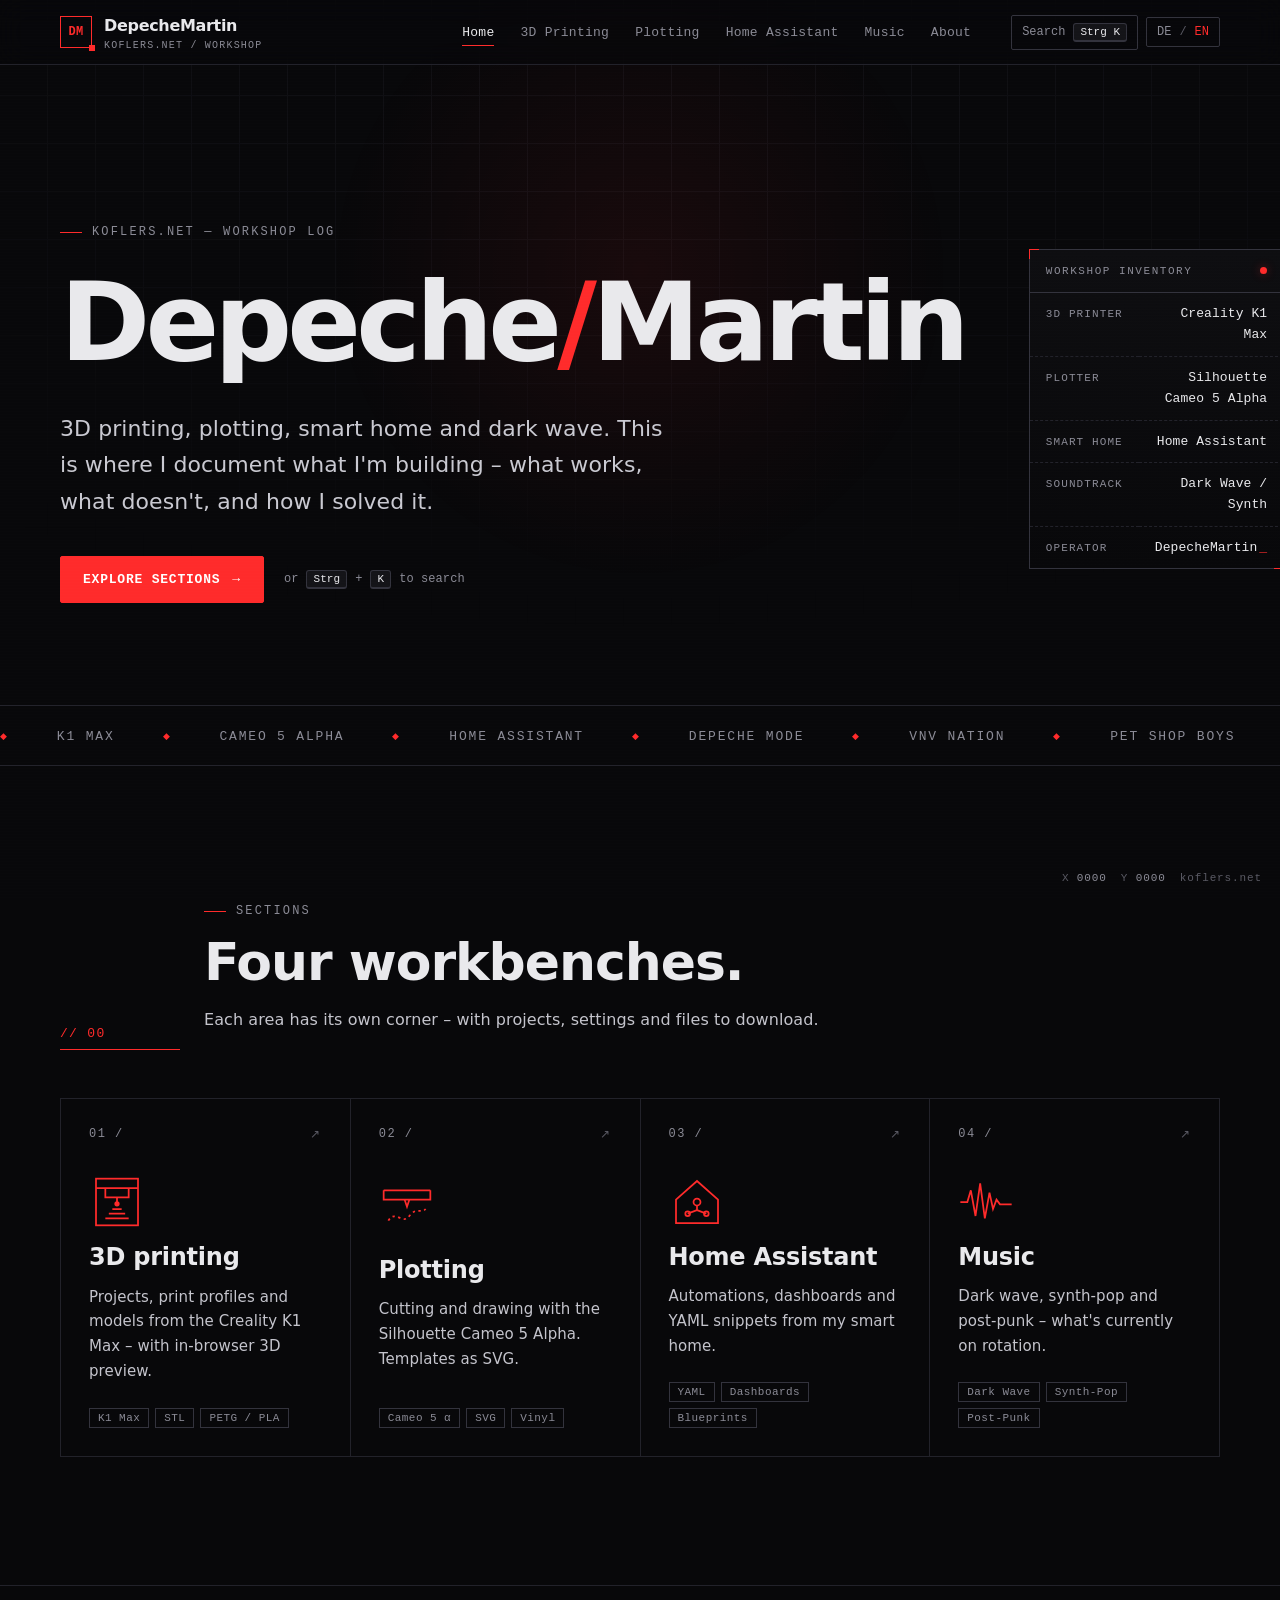
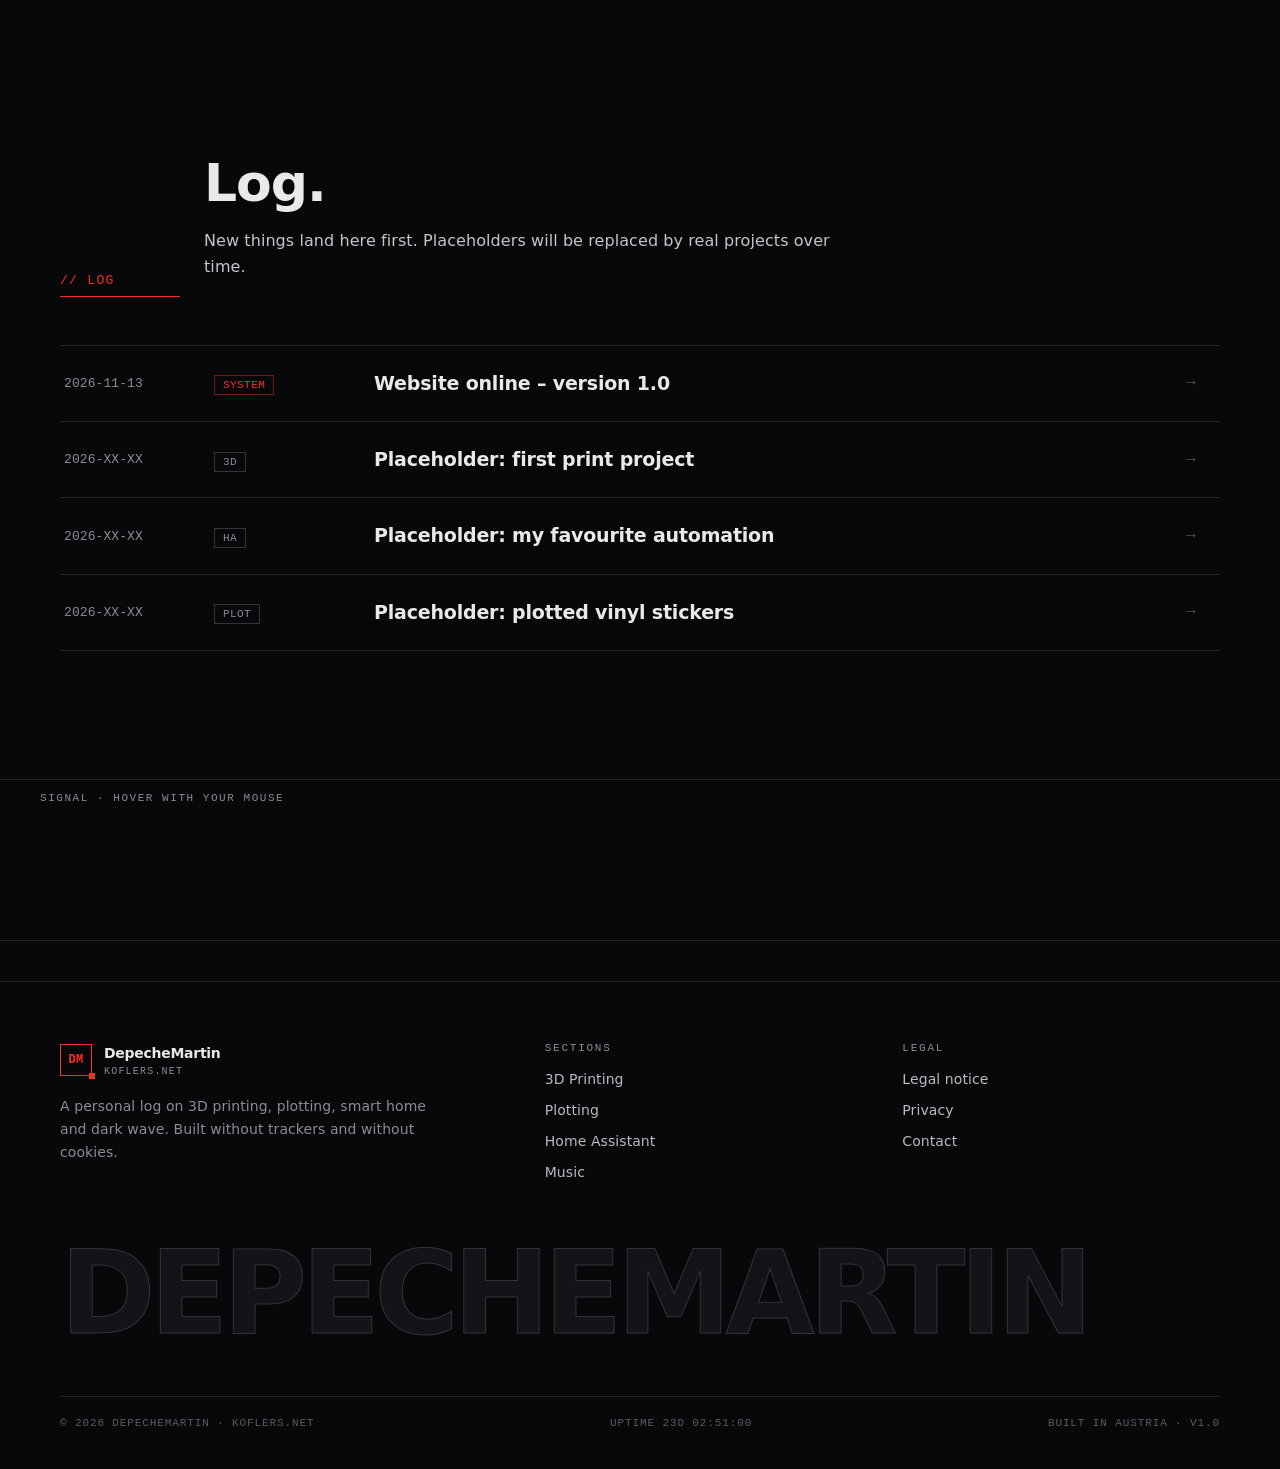
==== index.html @ 0459d0f8 "Add files via upload" ====
<!DOCTYPE html>
<html lang="de" class="no-js" data-title-de="DepecheMartin – koflers.net" data-title-en="DepecheMartin – koflers.net">
<head>
<meta charset="utf-8">
<meta name="viewport" content="width=device-width, initial-scale=1">
<title>DepecheMartin – koflers.net</title>
<meta name="description" content="Persönliches Werkstatt-Logbuch: 3D-Druck, Plotten, Home Assistant und Dark Wave.">
<meta name="theme-color" content="#08080a">
<meta property="og:title" content="DepecheMartin – koflers.net">
<meta property="og:description" content="Persönliches Werkstatt-Logbuch: 3D-Druck, Plotten, Home Assistant und Dark Wave.">
<meta property="og:type" content="website">
<link rel="icon" href="assets/favicon.svg" type="image/svg+xml">
<link rel="stylesheet" href="assets/css/style.css">
<script>(function(d){d.classList.remove("no-js");try{var l=localStorage.getItem("km-lang");if(l)d.lang=l;else if(!/^de/i.test(navigator.language||"de"))d.lang="en";}catch(e){}try{var rm=matchMedia('(prefers-reduced-motion: reduce)').matches;if(location.hash==='#boot'||(!rm&&!sessionStorage.getItem('km-booted')))d.classList.add('booting')}catch(e){}})(document.documentElement);</script>
<script src="assets/js/main.js" defer></script>
</head>
<body>
<div class="boot" aria-hidden="true">
  <span class="skip">click / any key → skip</span>
  <div class="boot-out"></div>
  <div class="bar"><i></i></div>
</div>
<a class="skip-link" href="#main"><span data-l="de">Zum Inhalt</span><span data-l="en">Skip to content</span></a>
<div class="bg-grid" aria-hidden="true"></div>
<div class="bg-spot" aria-hidden="true"></div>
<div class="bg-scan" aria-hidden="true"></div>
<header class="site-header">
  <div class="wrap">
    <a class="logo" href="index.html" aria-label="DepecheMartin – Start">
      <span class="logo-mark">DM</span>
      <span>DepecheMartin<small>koflers.net / <span data-l="de">werkstatt</span><span data-l="en">workshop</span></small></span>
    </a>
    <nav class="nav" aria-label="Hauptnavigation"><a href="index.html" aria-current="page"><span data-l="de">Start</span><span data-l="en">Home</span></a><a href="3d-druck.html"><span data-l="de">3D-Druck</span><span data-l="en">3D Printing</span></a><a href="plotten.html"><span data-l="de">Plotten</span><span data-l="en">Plotting</span></a><a href="home-assistant.html"><span data-l="de">Home Assistant</span><span data-l="en">Home Assistant</span></a><a href="musik.html"><span data-l="de">Musik</span><span data-l="en">Music</span></a><a href="ueber.html"><span data-l="de">Über mich</span><span data-l="en">About</span></a></nav>
    <div class="tools">
      <button class="btn-ghost cmd-btn" type="button" aria-label="Suche / Befehle"><span class="lbl"><span data-l="de">Suche</span><span data-l="en">Search</span></span> <kbd>Strg K</kbd></button>
      <button class="btn-ghost lang-toggle" type="button" aria-label="Sprache wechseln / switch language"><span class="de">DE</span><span class="sep">/</span><span class="en">EN</span></button>
      <button class="btn-ghost menu-btn" type="button" aria-expanded="false" aria-label="Menü">☰</button>
    </div>
  </div>
</header>
<main id="main">

<section class="hero">
  <div class="wrap split" style="align-items:center">
    <div>
      <span class="kicker rv"><span data-l="de">koflers.net — Werkstatt-Logbuch</span><span data-l="en">koflers.net — workshop log</span></span>
      <h1 class="glitch rv d1" data-text="DepecheMartin">Depeche<span class="slash">/</span>Martin</h1>
      <p class="lead rv d2"><span data-l="de">3D-Druck, Plotten, Smart Home und Dark Wave. Hier dokumentiere ich, woran ich baue – was funktioniert, was nicht, und wie ich es gelöst habe.</span><span data-l="en">3D printing, plotting, smart home and dark wave. This is where I document what I'm building – what works, what doesn't, and how I solved it.</span></p>
      <div class="actions rv d3">
        <a class="btn" href="#bereiche"><span data-l="de">Bereiche ansehen</span><span data-l="en">Explore sections</span></a>
        <span class="hint"><span data-l="de">oder</span><span data-l="en">or</span> <kbd>Strg</kbd> + <kbd>K</kbd> <span data-l="de">drücken</span><span data-l="en">to search</span></span>
      </div>
    </div>
    <div class="plate rv d2">
      <div class="plate-head"><span><span data-l="de">Werkstatt-Inventar</span><span data-l="en">Workshop inventory</span></span><span class="led" aria-hidden="true"></span></div>
      <dl>
        <dt><span data-l="de">3D-Drucker</span><span data-l="en">3D printer</span></dt><dd>Creality K1 Max</dd>
        <dt><span data-l="de">Plotter</span><span data-l="en">Plotter</span></dt><dd>Silhouette Cameo 5 Alpha</dd>
        <dt>Smart Home</dt><dd>Home Assistant</dd>
        <dt><span data-l="de">Soundtrack</span><span data-l="en">Soundtrack</span></dt><dd>Dark Wave / Synth</dd>
        <dt><span data-l="de">Betreiber</span><span data-l="en">Operator</span></dt><dd class="cursor">DepecheMartin</dd>
      </dl>
    </div>
  </div>
</section>

<div class="marquee" aria-hidden="true"><div class="marquee-track"><span>K1 Max</span><span>Cameo 5 Alpha</span><span>Home Assistant</span><span>Depeche Mode</span><span>VNV Nation</span><span>Pet Shop Boys</span><span>New Order</span><span>Joy Division</span><span>PETG</span><span>YAML</span><span>SVG</span><span>Dark Wave</span><span>K1 Max</span><span>Cameo 5 Alpha</span><span>Home Assistant</span><span>Depeche Mode</span><span>VNV Nation</span><span>Pet Shop Boys</span><span>New Order</span><span>Joy Division</span><span>PETG</span><span>YAML</span><span>SVG</span><span>Dark Wave</span></div></div>

<section id="bereiche">
  <div class="wrap">
    <div class="sec-head">
  <div class="idx rv">// 00</div>
  <div><span class="kicker rv"><span data-l="de">Bereiche</span><span data-l="en">Sections</span></span><h2 class="rv d1" style="margin-top:14px"><span data-l="de">Vier Werkbänke.</span><span data-l="en">Four workbenches.</span></h2><p class="rv d2"><span data-l="de">Jeder Bereich hat seine eigene Ecke – mit Projekten, Einstellungen und Dateien zum Herunterladen.</span><span data-l="en">Each area has its own corner – with projects, settings and files to download.</span></p></div>
</div>
    <div class="grid g4"><a class="card area-card rv d0" href="3d-druck.html">
  <div class="num"><span>01 /</span><span class="arrow">↗</span></div>
  <div class="icon"><svg viewBox="0 0 48 48" fill="none" stroke="currentColor" stroke-width="1.5"><rect x="6" y="4" width="36" height="40"/><path d="M6 12h36M14 12v8h20v-8M24 20v4"/><path d="M14 38h20M17 34h14M20 30h8"/><circle cx="24" cy="25.5" r="1.5" fill="currentColor"/></svg></div>
  <h3><span data-l="de">3D-Druck</span><span data-l="en">3D printing</span></h3>
  <p><span data-l="de">Projekte, Druckprofile und Modelle aus dem Creality K1 Max – mit 3D-Vorschau im Browser.</span><span data-l="en">Projects, print profiles and models from the Creality K1 Max – with in-browser 3D preview.</span></p>
  <div class="tags"><span class="tag">K1 Max</span><span class="tag">STL</span><span class="tag">PETG / PLA</span></div>
</a><a class="card area-card rv d1" href="plotten.html">
  <div class="num"><span>02 /</span><span class="arrow">↗</span></div>
  <div class="icon"><svg viewBox="0 0 48 48" fill="none" stroke="currentColor" stroke-width="1.5"><path d="M4 14h40M4 14v8h40v-8"/><path d="M22 22l2 6 2-6"/><path d="M8 40c6-10 12 4 18-4s10-2 14-6" stroke-dasharray="2 3"/></svg></div>
  <h3><span data-l="de">Plotten</span><span data-l="en">Plotting</span></h3>
  <p><span data-l="de">Schneiden und Zeichnen mit dem Silhouette Cameo 5 Alpha. Vorlagen als SVG.</span><span data-l="en">Cutting and drawing with the Silhouette Cameo 5 Alpha. Templates as SVG.</span></p>
  <div class="tags"><span class="tag">Cameo 5 α</span><span class="tag">SVG</span><span class="tag">Vinyl</span></div>
</a><a class="card area-card rv d2" href="home-assistant.html">
  <div class="num"><span>03 /</span><span class="arrow">↗</span></div>
  <div class="icon"><svg viewBox="0 0 48 48" fill="none" stroke="currentColor" stroke-width="1.5"><path d="M6 22L24 6l18 16v20H6z"/><circle cx="24" cy="24" r="3"/><circle cx="16" cy="34" r="2"/><circle cx="32" cy="34" r="2"/><path d="M24 27v4l-8 3M24 31l8 3"/></svg></div>
  <h3><span data-l="de">Home Assistant</span><span data-l="en">Home Assistant</span></h3>
  <p><span data-l="de">Automationen, Dashboards und YAML-Schnipsel aus meinem Smart Home.</span><span data-l="en">Automations, dashboards and YAML snippets from my smart home.</span></p>
  <div class="tags"><span class="tag">YAML</span><span class="tag">Dashboards</span><span class="tag">Blueprints</span></div>
</a><a class="card area-card rv d0" href="musik.html">
  <div class="num"><span>04 /</span><span class="arrow">↗</span></div>
  <div class="icon"><svg viewBox="0 0 48 48" fill="none" stroke="currentColor" stroke-width="1.5"><path d="M2 24h6l3-10 4 22 4-28 4 30 4-22 3 14 3-8 3 4h10"/></svg></div>
  <h3><span data-l="de">Musik</span><span data-l="en">Music</span></h3>
  <p><span data-l="de">Dark Wave, Synth-Pop und Post-Punk – was hier gerade läuft.</span><span data-l="en">Dark wave, synth-pop and post-punk – what's currently on rotation.</span></p>
  <div class="tags"><span class="tag">Dark Wave</span><span class="tag">Synth-Pop</span><span class="tag">Post-Punk</span></div>
</a></div>
  </div>
</section>

<section>
  <div class="wrap">
    <div class="sec-head">
  <div class="idx rv">// LOG</div>
  <div><span class="kicker rv"><span data-l="de">Neueste Einträge</span><span data-l="en">Latest entries</span></span><h2 class="rv d1" style="margin-top:14px"><span data-l="de">Logbuch.</span><span data-l="en">Log.</span></h2><p class="rv d2"><span data-l="de">Neues landet zuerst hier. Platzhalter werden nach und nach durch echte Projekte ersetzt.</span><span data-l="en">New things land here first. Placeholders will be replaced by real projects over time.</span></p></div>
</div>
    <div class="log"><a href="index.html" class="rv">
  <span class="date">2026-11-13</span>
  <span class="tagcol"><span class="tag red">SYSTEM</span></span>
  <span class="title"><span data-l="de">Website online – Version 1.0</span><span data-l="en">Website online – version 1.0</span></span>
  <span class="go">→</span>
</a><a href="3d-druck.html" class="rv">
  <span class="date">2026-XX-XX</span>
  <span class="tagcol"><span class="tag">3D</span></span>
  <span class="title"><span data-l="de">Platzhalter: erstes Druckprojekt</span><span data-l="en">Placeholder: first print project</span></span>
  <span class="go">→</span>
</a><a href="home-assistant.html" class="rv">
  <span class="date">2026-XX-XX</span>
  <span class="tagcol"><span class="tag">HA</span></span>
  <span class="title"><span data-l="de">Platzhalter: meine Lieblings-Automation</span><span data-l="en">Placeholder: my favourite automation</span></span>
  <span class="go">→</span>
</a><a href="plotten.html" class="rv">
  <span class="date">2026-XX-XX</span>
  <span class="tagcol"><span class="tag">PLOT</span></span>
  <span class="title"><span data-l="de">Platzhalter: Vinyl-Aufkleber geplottet</span><span data-l="en">Placeholder: plotted vinyl stickers</span></span>
  <span class="go">→</span>
</a></div>
  </div>
</section>

<div class="wave-strip">
  <span class="lbl"><span data-l="de">Signal · bewege die Maus darüber</span><span data-l="en">Signal · hover with your mouse</span></span>
  <canvas class="wave" data-mode="osc" aria-hidden="true"></canvas>
</div>

</main>

<footer class="site-footer">
  <div class="wrap">
    <div class="cols">
      <div>
        <div class="logo"><span class="logo-mark">DM</span><span>DepecheMartin<small>koflers.net</small></span></div>
        <p class="muted" style="margin-top:18px;max-width:380px"><span data-l="de">Ein persönliches Logbuch über 3D-Druck, Plotten, Smart Home und Dark Wave. Gebaut ohne Tracker und ohne Cookies.</span><span data-l="en">A personal log on 3D printing, plotting, smart home and dark wave. Built without trackers and without cookies.</span></p>
      </div>
      <div>
        <h4><span data-l="de">Bereiche</span><span data-l="en">Sections</span></h4>
        <ul><li><a href="3d-druck.html"><span data-l="de">3D-Druck</span><span data-l="en">3D Printing</span></a></li><li><a href="plotten.html"><span data-l="de">Plotten</span><span data-l="en">Plotting</span></a></li><li><a href="home-assistant.html"><span data-l="de">Home Assistant</span><span data-l="en">Home Assistant</span></a></li><li><a href="musik.html"><span data-l="de">Musik</span><span data-l="en">Music</span></a></li></ul>
      </div>
      <div>
        <h4><span data-l="de">Rechtliches</span><span data-l="en">Legal</span></h4>
        <ul>
          <li><a href="impressum.html"><span data-l="de">Impressum / Offenlegung</span><span data-l="en">Legal notice</span></a></li>
          <li><a href="datenschutz.html"><span data-l="de">Datenschutz</span><span data-l="en">Privacy</span></a></li>
          <li><a href="ueber.html#kontakt"><span data-l="de">Kontakt</span><span data-l="en">Contact</span></a></li>
        </ul>
      </div>
    </div>
    <div class="big" aria-hidden="true">DEPECHEMARTIN</div>
    <div class="bottom">
      <span>© 2026 DepecheMartin · koflers.net</span>
      <span>Uptime <span id="uptime" data-since="2026-11-13">—</span></span>
      <span><span data-l="de">Gebaut in Österreich</span><span data-l="en">Built in Austria</span> · v1.0</span>
    </div>
  </div>
</footer>
<div class="readout" aria-hidden="true"><span>X <b id="rx">0000</b></span><span>Y <b id="ry">0000</b></span><span>koflers.net</span></div>
<div class="cmdk" role="dialog" aria-modal="true" aria-label="Befehlspalette">
  <div class="cmdk-box">
    <div class="cmdk-in"><span>&gt;_</span><input type="text" autocomplete="off" spellcheck="false" data-ph-de="Seite oder Befehl suchen …" data-ph-en="Search page or command …"></div>
    <ul></ul>
    <div class="cmdk-foot"><span><kbd>↑</kbd> <kbd>↓</kbd> <span data-l="de">wählen</span><span data-l="en">select</span></span><span><kbd>↵</kbd> <span data-l="de">öffnen</span><span data-l="en">open</span></span><span><kbd>Esc</kbd> <span data-l="de">schließen</span><span data-l="en">close</span></span></div>
  </div>
</div>
</body>
</html>
---- assets/css/style.css ----
/* ==========================================================================
   koflers.net — DepecheMartin / Werkstatt
   Dark · minimal · industrial · signal red
   ========================================================================== */

:root {
  --bg: #08080a;
  --bg-2: #0e0e11;
  --bg-3: #141418;
  --line: #22222a;
  --line-2: #33333d;
  --text: #e9e9ec;
  --muted: #8b8b96;
  --dim: #5a5a64;
  --red: #ff2b2b;
  --red-2: #c81414;
  --red-glow: rgba(255, 43, 43, .35);
  --ok: #3ddc84;

  --font: "Inter", "Segoe UI Variable Text", "Segoe UI", system-ui, -apple-system, Roboto, "Helvetica Neue", Arial, sans-serif;
  --mono: ui-monospace, "Cascadia Code", "Cascadia Mono", "JetBrains Mono", "SFMono-Regular", Consolas, "Liberation Mono", monospace;

  --max: 1240px;
  --pad: clamp(18px, 4vw, 40px);
  --radius: 2px;
  --ease: cubic-bezier(.2, .8, .2, 1);

  --mx: 50vw;
  --my: 30vh;
}

*, *::before, *::after { box-sizing: border-box; }

html { scroll-behavior: smooth; -webkit-text-size-adjust: 100%; }
@media (prefers-reduced-motion: reduce) {
  html { scroll-behavior: auto; }
  *, *::before, *::after { animation-duration: .01ms !important; animation-iteration-count: 1 !important; transition-duration: .01ms !important; }
}

body {
  margin: 0;
  background: var(--bg);
  color: var(--text);
  font: 16px/1.65 var(--font);
  letter-spacing: .005em;
  min-height: 100vh;
  overflow-x: hidden;
}

/* ---------- language switching ---------- */
html[lang="de"] [data-l="en"],
html[lang="en"] [data-l="de"] { display: none !important; }

/* ---------- background: grid + spotlight + scanlines ---------- */
.bg-grid {
  position: fixed; inset: 0; z-index: -2; pointer-events: none;
  background-image:
    linear-gradient(var(--line) 1px, transparent 1px),
    linear-gradient(90deg, var(--line) 1px, transparent 1px);
  background-size: 48px 48px;
  background-position: -1px -1px;
  opacity: .35;
  mask-image: radial-gradient(ellipse 90% 70% at 50% 0%, #000 30%, transparent 100%);
}
.bg-spot {
  position: fixed; inset: 0; z-index: -1; pointer-events: none;
  background: radial-gradient(520px circle at var(--mx) var(--my), rgba(255, 43, 43, .07), transparent 60%);
  transition: background .1s;
}
.bg-scan {
  position: fixed; inset: 0; z-index: 100; pointer-events: none;
  background: repeating-linear-gradient(to bottom, rgba(255,255,255,.018) 0 1px, transparent 1px 3px);
  mix-blend-mode: overlay;
}

/* ---------- typography ---------- */
a { color: inherit; text-decoration: none; }
p a, .prose a { color: var(--text); border-bottom: 1px solid var(--red); transition: color .2s; }
p a:hover, .prose a:hover { color: var(--red); }

h1, h2, h3, h4 { margin: 0; font-weight: 650; letter-spacing: -.02em; line-height: 1.1; }
h1 { font-size: clamp(44px, 8.5vw, 112px); letter-spacing: -.045em; font-weight: 750; }
h2 { font-size: clamp(30px, 4.2vw, 52px); }
h3 { font-size: 20px; letter-spacing: -.01em; }
p { margin: 0 0 1em; color: #c4c4cc; }

.mono, code, pre, kbd { font-family: var(--mono); }
.kicker {
  font: 500 12px/1.4 var(--mono);
  text-transform: uppercase; letter-spacing: .18em; color: var(--muted);
  display: inline-flex; align-items: center; gap: 10px;
}
.kicker::before { content: ""; width: 22px; height: 1px; background: var(--red); }
.red { color: var(--red); }
.muted { color: var(--muted); }

kbd {
  white-space: nowrap; font-size: 11px; padding: 2px 6px; border: 1px solid var(--line-2); border-bottom-width: 2px;
  border-radius: 3px; background: var(--bg-3); color: var(--text);
}

::selection { background: var(--red); color: #000; }

/* ---------- layout ---------- */
.wrap { width: 100%; max-width: var(--max); margin: 0 auto; padding: 0 var(--pad); }
section { padding: clamp(64px, 10vw, 130px) 0; position: relative; }
section + section { border-top: 1px solid var(--line); }

.sec-head { display: grid; grid-template-columns: 120px 1fr; gap: 24px; margin-bottom: 48px; align-items: end; }
.sec-head .idx { font: 500 13px var(--mono); color: var(--red); letter-spacing: .1em; padding-bottom: 8px; border-bottom: 1px solid var(--red); }
.sec-head p { max-width: 640px; margin-top: 16px; }
@media (max-width: 720px) { .sec-head { grid-template-columns: 1fr; gap: 12px; } .sec-head .idx { width: max-content; } }

.grid { display: grid; gap: 1px; background: var(--line); border: 1px solid var(--line); }
.grid > * { background: var(--bg); }
.g2 { grid-template-columns: repeat(2, 1fr); }
.g3 { grid-template-columns: repeat(3, 1fr); }
.g4 { grid-template-columns: repeat(4, 1fr); }
@media (max-width: 980px) { .g3, .g4 { grid-template-columns: repeat(2, 1fr); } }
@media (max-width: 640px) { .g2, .g3, .g4 { grid-template-columns: 1fr; } }

.split { display: grid; grid-template-columns: 1.1fr .9fr; gap: clamp(28px, 5vw, 72px); align-items: start; }
@media (max-width: 900px) { .split { grid-template-columns: 1fr; } }

/* ---------- header ---------- */
.site-header {
  position: sticky; top: 0; z-index: 50;
  background: rgba(8, 8, 10, .72);
  backdrop-filter: blur(14px) saturate(140%);
  -webkit-backdrop-filter: blur(14px) saturate(140%);
  border-bottom: 1px solid var(--line);
}
.site-header .wrap { display: flex; align-items: center; gap: 28px; height: 64px; }

.logo { display: flex; align-items: center; gap: 12px; font-weight: 700; letter-spacing: -.02em; white-space: nowrap; }
.logo-mark {
  width: 32px; height: 32px; display: grid; place-items: center;
  border: 1px solid var(--red); color: var(--red);
  font: 700 12px var(--mono); letter-spacing: .02em; position: relative;
}
.logo-mark::after { content: ""; position: absolute; right: -4px; bottom: -4px; width: 6px; height: 6px; background: var(--red); }
.logo small { display: block; font: 400 10px var(--mono); color: var(--muted); letter-spacing: .12em; text-transform: uppercase; margin-top: 1px; }

.nav { display: flex; gap: 2px; margin-left: auto; }
.nav a {
  font: 500 13px var(--mono); color: var(--muted); padding: 8px 12px; position: relative;
  letter-spacing: .02em; transition: color .2s;
}
.nav a::after {
  content: ""; position: absolute; left: 12px; right: 12px; bottom: 2px; height: 1px; background: var(--red);
  transform: scaleX(0); transform-origin: left; transition: transform .35s var(--ease);
}
.nav a:hover, .nav a[aria-current="page"] { color: var(--text); }
.nav a:hover::after, .nav a[aria-current="page"]::after { transform: scaleX(1); }

.tools { display: flex; align-items: center; gap: 8px; }
.btn-ghost {
  font: 500 12px var(--mono); color: var(--muted); background: transparent;
  border: 1px solid var(--line-2); padding: 7px 10px; cursor: pointer; border-radius: var(--radius);
  display: inline-flex; align-items: center; gap: 8px; transition: border-color .2s, color .2s;
}
.btn-ghost:hover { color: var(--text); border-color: var(--red); }
.lang-toggle span[data-on] { color: var(--text); }
.lang-toggle .sep { color: var(--dim); }
html[lang="de"] .lang-toggle .de, html[lang="en"] .lang-toggle .en { color: var(--red); }

.menu-btn { display: none; }
@media (max-width: 1080px) {
  .nav {
    position: fixed; inset: 64px 0 auto 0; flex-direction: column; gap: 0;
    background: var(--bg); border-bottom: 1px solid var(--line-2);
    padding: 12px var(--pad) 24px; z-index: 1;
    opacity: 0; visibility: hidden; transform: translateY(-12px);
    transition: opacity .3s var(--ease), transform .3s var(--ease), visibility .3s;
    box-shadow: 0 30px 60px rgba(0,0,0,.6);
  }
  .nav.open { opacity: 1; visibility: visible; transform: none; }
  .nav a { font-size: 18px; padding: 14px 0; border-bottom: 1px solid var(--line); }
  .nav a::after { display: none; }
  .menu-btn { display: inline-flex; }
  .tools { margin-left: auto; }
  .cmd-btn .lbl { display: none; }
}

@media (max-width: 640px) {
  .cmd-btn { display: none; }
  .logo small { display: none; }
  .site-header .wrap { gap: 12px; }
}

/* ---------- buttons ---------- */
.btn {
  display: inline-flex; align-items: center; gap: 12px;
  font: 600 13px var(--mono); letter-spacing: .06em; text-transform: uppercase;
  padding: 15px 22px; border: 1px solid var(--red); color: #fff; background: var(--red);
  cursor: pointer; position: relative; overflow: hidden; transition: color .25s, background .25s;
  border-radius: var(--radius);
}
.btn::after { content: "→"; transition: transform .3s var(--ease); }
.btn:hover::after { transform: translateX(4px); }
.btn:hover { background: transparent; color: var(--red); }
.btn.outline { background: transparent; color: var(--text); border-color: var(--line-2); }
.btn.outline:hover { border-color: var(--red); color: var(--red); }
.btn.dl::after { content: "↓"; }
.btn.dl:hover::after { transform: translateY(3px); }

/* ---------- hero ---------- */
.hero { padding: clamp(70px, 12vw, 150px) 0 clamp(60px, 8vw, 110px); border-top: 0; }
.hero h1 { margin: 22px 0 28px; }
.hero h1 .slash { color: var(--red); }
.hero .lead { font-size: clamp(18px, 2vw, 22px); max-width: 620px; color: #c9c9d1; }
.hero .actions { display: flex; flex-wrap: wrap; gap: 14px; margin-top: 36px; align-items: center; }
.hero .hint { font: 12px var(--mono); color: var(--muted); display: inline-flex; gap: 8px; align-items: center; margin-left: 6px; }

.page-hero { padding: clamp(60px, 9vw, 120px) 0 clamp(40px, 6vw, 70px); }
.page-hero h1 { font-size: clamp(42px, 7vw, 92px); margin: 18px 0 22px; }
.page-hero .lead { font-size: clamp(17px, 1.8vw, 20px); max-width: 680px; }

.readout {
  position: fixed; right: 18px; bottom: 16px; z-index: 40;
  font: 11px var(--mono); color: var(--dim); letter-spacing: .08em; pointer-events: none;
  display: flex; gap: 14px;
}
.readout b { color: var(--muted); font-weight: 500; }
@media (max-width: 720px), (hover: none) { .readout { display: none; } }

/* glitch */
.glitch { position: relative; display: block; width: max-content; max-width: 100%; }
.glitch.on::before, .glitch.on::after {
  content: attr(data-text); position: absolute; inset: 0; pointer-events: none;
}
.glitch.on::before { color: var(--red); transform: translate(-3px, 0); clip-path: inset(10% 0 55% 0); animation: gl1 .35s steps(2) both; }
.glitch.on::after { color: #7ef; opacity: .5; transform: translate(3px, 0); clip-path: inset(60% 0 8% 0); animation: gl2 .35s steps(2) both; }
@keyframes gl1 { 0% { clip-path: inset(10% 0 70% 0); } 50% { clip-path: inset(40% 0 30% 0); } 100% { clip-path: inset(80% 0 2% 0); } }
@keyframes gl2 { 0% { clip-path: inset(70% 0 5% 0); } 50% { clip-path: inset(20% 0 60% 0); } 100% { clip-path: inset(2% 0 85% 0); } }

/* blinking cursor */
.cursor::after { content: "_"; color: var(--red); animation: blink 1s steps(1) infinite; margin-left: 2px; }
@keyframes blink { 50% { opacity: 0; } }

/* ---------- panels / data plates ---------- */
.plate {
  border: 1px solid var(--line-2); background: linear-gradient(180deg, var(--bg-2), var(--bg));
  position: relative; font-family: var(--mono); font-size: 13px;
}
.plate::before, .plate::after {
  content: ""; position: absolute; width: 10px; height: 10px; border-color: var(--red); border-style: solid;
}
.plate::before { top: -1px; left: -1px; border-width: 1px 0 0 1px; }
.plate::after { bottom: -1px; right: -1px; border-width: 0 1px 1px 0; }
.plate-head {
  display: flex; justify-content: space-between; align-items: center; gap: 12px;
  padding: 12px 16px; border-bottom: 1px solid var(--line-2);
  font-size: 11px; letter-spacing: .14em; text-transform: uppercase; color: var(--muted);
}
.plate-head .led { width: 7px; height: 7px; border-radius: 50%; background: var(--red); box-shadow: 0 0 10px var(--red-glow); animation: pulse 2.4s infinite; }
@keyframes pulse { 50% { opacity: .35; } }
.plate dl { margin: 0; display: grid; grid-template-columns: auto 1fr; }
.plate dt, .plate dd { margin: 0; padding: 10px 16px; border-bottom: 1px dashed var(--line); }
.plate dt { white-space: nowrap; color: var(--muted); text-transform: uppercase; font-size: 11px; letter-spacing: .1em; padding-top: 12px; }
.plate dd { text-align: right; color: var(--text); }
.plate dl > :nth-last-child(-n+2) { border-bottom: 0; }
.plate .ph { color: var(--dim); }

/* ---------- cards ---------- */
.card { padding: 28px; position: relative; display: flex; flex-direction: column; gap: 14px; min-height: 100%; transition: background .3s; }
a.card:hover { background: var(--bg-2); }
.card .num { font: 500 12px var(--mono); color: var(--muted); letter-spacing: .12em; display: flex; justify-content: space-between; }
.card .num .arrow { color: var(--dim); transition: transform .3s var(--ease), color .3s; }
a.card:hover .num .arrow { color: var(--red); transform: translate(3px, -3px); }
.card h3 { font-size: 24px; }
.card p { margin: 0; font-size: 15px; }
.card .tags { display: flex; flex-wrap: wrap; gap: 6px; margin-top: auto; padding-top: 10px; }
.tag { font: 11px var(--mono); color: var(--muted); border: 1px solid var(--line-2); padding: 3px 8px; letter-spacing: .04em; }
.tag.red { color: var(--red); border-color: rgba(255, 43, 43, .45); }

.area-card { min-height: 320px; overflow: hidden; }
.area-card .icon { width: 56px; height: 56px; color: var(--red); margin: 18px 0 auto; }
.area-card .icon svg { width: 100%; height: 100%; }
.area-card::after {
  content: ""; position: absolute; left: 0; bottom: 0; height: 2px; width: 100%; background: var(--red);
  transform: scaleX(0); transform-origin: left; transition: transform .5s var(--ease);
}
.area-card:hover::after { transform: scaleX(1); }

/* image placeholder */
.ph-img {
  aspect-ratio: 4 / 3; position: relative; overflow: hidden;
  background:
    linear-gradient(135deg, transparent 49.6%, var(--line) 49.6% 50.4%, transparent 50.4%),
    linear-gradient(45deg, transparent 49.6%, var(--line) 49.6% 50.4%, transparent 50.4%),
    var(--bg-2);
  border: 1px solid var(--line);
  display: grid; place-items: center;
}
.ph-img span {
  font: 11px var(--mono); color: var(--muted); letter-spacing: .14em; text-transform: uppercase;
  background: var(--bg); padding: 6px 10px; border: 1px solid var(--line-2);
}
.ph-img.wide { aspect-ratio: 16 / 9; }

/* ---------- project card (3D) ---------- */
.project .meta { display: grid; grid-template-columns: repeat(2, 1fr); gap: 1px; background: var(--line); border: 1px solid var(--line); font: 12px var(--mono); }
.project .meta div { background: var(--bg); padding: 8px 10px; display: flex; justify-content: space-between; gap: 8px; }
.project .meta div span:first-child { color: var(--muted); text-transform: uppercase; font-size: 10px; letter-spacing: .1em; padding-top: 2px; }

/* ---------- log list ---------- */
.log { border-top: 1px solid var(--line); }
.log a {
  display: grid; grid-template-columns: 130px 140px 1fr 30px; gap: 20px; align-items: center;
  padding: 22px 4px; border-bottom: 1px solid var(--line); transition: background .25s, padding .3s var(--ease);
}
.log a:hover { background: var(--bg-2); padding-left: 16px; }
.log .date { font: 13px var(--mono); color: var(--muted); }
.log .title { font-size: 19px; font-weight: 550; letter-spacing: -.01em; }
.log .go { color: var(--dim); font-family: var(--mono); transition: color .2s; }
.log a:hover .go { color: var(--red); }
@media (max-width: 720px) { .log a { grid-template-columns: 1fr auto; gap: 6px 12px; } .log .tagcol { grid-row: 1; grid-column: 2; } .log .title { grid-column: 1 / -1; } .log .go { display: none; } }

/* ---------- tables ---------- */
.table-wrap { overflow-x: auto; border: 1px solid var(--line); }
table { width: 100%; border-collapse: collapse; font: 13px var(--mono); min-width: 560px; }
th, td { text-align: left; padding: 13px 16px; border-bottom: 1px solid var(--line); }
th { color: var(--muted); font-weight: 500; font-size: 11px; letter-spacing: .12em; text-transform: uppercase; background: var(--bg-2); }
tr:last-child td { border-bottom: 0; }
tbody tr { transition: background .2s; }
tbody tr:hover { background: var(--bg-2); }
td .sw { display: inline-block; width: 10px; height: 10px; margin-right: 8px; vertical-align: middle; border: 1px solid var(--line-2); }

/* ---------- STL viewer ---------- */
.viewer {
  position: relative; border: 1px solid var(--line-2); background:
    radial-gradient(ellipse at 50% 60%, rgba(255, 43, 43, .06), transparent 60%),
    var(--bg-2);
  aspect-ratio: 4 / 3; overflow: hidden; touch-action: none; cursor: grab;
}
.viewer:active { cursor: grabbing; }
.viewer canvas { display: block; width: 100%; height: 100%; }
.viewer .hud {
  position: absolute; left: 0; right: 0; top: 0; display: flex; justify-content: space-between; gap: 10px;
  padding: 12px 14px; font: 11px var(--mono); color: var(--muted); letter-spacing: .1em; text-transform: uppercase; pointer-events: none;
}
.viewer .hud b { color: var(--text); font-weight: 500; }
.viewer .ctrl { position: absolute; right: 12px; bottom: 12px; display: flex; gap: 6px; }
.viewer .ctrl button {
  font: 11px var(--mono); letter-spacing: .08em; background: rgba(8, 8, 10, .8); color: var(--muted);
  border: 1px solid var(--line-2); padding: 6px 9px; cursor: pointer; text-transform: uppercase;
}
.viewer .ctrl button:hover, .viewer .ctrl button[aria-pressed="true"] { color: var(--red); border-color: var(--red); }
.viewer .help { position: absolute; left: 14px; bottom: 14px; font: 11px var(--mono); color: var(--dim); pointer-events: none; }
.viewer .err {
  position: absolute; inset: 0; display: grid; place-items: center; text-align: center; padding: 30px;
  font: 12px/1.7 var(--mono); color: var(--muted);
}
.viewer::before, .viewer::after { content: ""; position: absolute; width: 14px; height: 14px; border: solid var(--red); z-index: 2; pointer-events: none; }
.viewer::before { top: 6px; left: 6px; border-width: 1px 0 0 1px; }
.viewer::after { bottom: 6px; right: 6px; border-width: 0 1px 1px 0; }

/* ---------- plotter ---------- */
.plot-box { border: 1px solid var(--line-2); background: #f1efe9; aspect-ratio: 1; display: grid; place-items: center; position: relative; overflow: hidden; }
.plot-box::before { content: ""; position: absolute; inset: 0; background-image: radial-gradient(#cfcbc2 1px, transparent 1px); background-size: 18px 18px; opacity: .7; }
.plot-box svg { width: 82%; height: 82%; position: relative; }
.plot-box svg path, .plot-box svg circle, .plot-box svg polyline { fill: none; stroke: #121212; stroke-width: 1.2; stroke-linecap: round; stroke-linejoin: round; }
.plot-box .pen { position: absolute; width: 10px; height: 10px; border-radius: 50%; background: var(--red); box-shadow: 0 0 0 4px rgba(255, 43, 43, .2); transform: translate(-50%, -50%); opacity: 0; transition: opacity .3s; }
.plot-box.drawing .pen { opacity: 1; }
.plot-box .label { position: absolute; left: 12px; top: 10px; font: 11px var(--mono); color: #666; letter-spacing: .12em; text-transform: uppercase; }

/* ---------- waveform ---------- */
.wave { width: 100%; height: 160px; display: block; }
.wave.big { height: clamp(220px, 32vw, 380px); }
.wave-strip { border-top: 1px solid var(--line); border-bottom: 1px solid var(--line); position: relative; }
.wave-strip .lbl { position: absolute; left: var(--pad); top: 12px; font: 11px var(--mono); color: var(--muted); letter-spacing: .14em; text-transform: uppercase; }

/* ---------- music ---------- */
.band-list { list-style: none; margin: 0; padding: 0; border-top: 1px solid var(--line); counter-reset: b; }
.band-list li {
  counter-increment: b; display: flex; align-items: baseline; gap: 22px; padding: 18px 0; border-bottom: 1px solid var(--line);
  font-size: clamp(24px, 3.4vw, 42px); font-weight: 650; letter-spacing: -.03em; transition: color .25s, padding .35s var(--ease);
}
.band-list li::before { content: counter(b, decimal-leading-zero); font: 12px var(--mono); color: var(--red); letter-spacing: .1em; }
.band-list li:hover { padding-left: 14px; color: var(--red); }
.vinyl {
  aspect-ratio: 1; border-radius: 50%; position: relative;
  background:
    radial-gradient(circle, var(--red) 0 14%, #111 14.5% 15.5%, transparent 16%),
    repeating-radial-gradient(circle, #0b0b0d 0 2px, #17171b 2px 3px);
  box-shadow: 0 30px 60px rgba(0, 0, 0, .6), inset 0 0 0 1px var(--line-2);
  animation: spin 6s linear infinite; animation-play-state: paused;
}
.vinyl::after { content: ""; position: absolute; inset: 49%; border-radius: 50%; background: var(--bg); }
.album:hover .vinyl { animation-play-state: running; }
@keyframes spin { to { transform: rotate(360deg); } }
.album { padding: 26px; display: flex; flex-direction: column; gap: 16px; }
.album .t { font-weight: 600; }
.album .a { font: 12px var(--mono); color: var(--muted); }

/* ---------- code ---------- */
.code {
  border: 1px solid var(--line-2); background: #0b0b0e; position: relative; overflow: hidden;
}
.code-head { display: flex; justify-content: space-between; align-items: center; padding: 10px 14px; border-bottom: 1px solid var(--line); font: 11px var(--mono); color: var(--muted); letter-spacing: .1em; text-transform: uppercase; }
.code-head .dots { display: flex; gap: 6px; }
.code-head .dots i { width: 9px; height: 9px; border-radius: 50%; background: var(--line-2); }
.code-head .dots i:first-child { background: var(--red); }
.code pre { margin: 0; padding: 18px; overflow-x: auto; font-size: 13px; line-height: 1.7; color: #d8d8de; }
.code .k { color: var(--red); }
.code .s { color: #a9e0b5; }
.code .c { color: var(--dim); font-style: italic; }
.copy-btn.done { color: var(--ok); border-color: var(--ok); }

/* ---------- notice ---------- */
.notice { border: 1px solid var(--line-2); border-left: 3px solid var(--red); padding: 18px 22px; background: var(--bg-2); font-size: 15px; }
.notice strong { color: var(--text); }
.notice p:last-child { margin: 0; }

/* ---------- prose (legal pages) ---------- */
.prose { max-width: 760px; }
.prose h2 { font-size: 26px; margin: 48px 0 14px; }
.prose h3 { font-size: 18px; margin: 30px 0 10px; }
.prose ul { padding-left: 20px; color: #c4c4cc; }
.prose li { margin-bottom: 6px; }
.fill { background: rgba(255, 43, 43, .12); color: var(--red); padding: 1px 6px; font-family: var(--mono); font-size: .9em; border: 1px dashed rgba(255, 43, 43, .5); }

/* ---------- footer ---------- */
.site-footer { border-top: 1px solid var(--line); padding: 60px 0 40px; margin-top: 40px; font-size: 14px; }
.site-footer .cols { display: grid; grid-template-columns: 1.4fr 1fr 1fr; gap: 40px; }
.site-footer h4 { font: 500 11px var(--mono); text-transform: uppercase; letter-spacing: .16em; color: var(--muted); margin-bottom: 14px; }
.site-footer ul { list-style: none; margin: 0; padding: 0; }
.site-footer li { margin-bottom: 8px; }
.site-footer li a { color: #b9b9c2; transition: color .2s; }
.site-footer li a:hover { color: var(--red); }
.site-footer .bottom { margin-top: 50px; padding-top: 20px; border-top: 1px solid var(--line); display: flex; justify-content: space-between; flex-wrap: wrap; gap: 12px; font: 11px var(--mono); color: var(--dim); letter-spacing: .08em; text-transform: uppercase; }
.site-footer .big { font-size: clamp(44px, 9vw, 128px); font-weight: 800; letter-spacing: -.05em; line-height: .9; color: var(--bg-3); -webkit-text-stroke: 1px var(--line-2); margin-top: 50px; user-select: none; white-space: nowrap; overflow: hidden; }
@media (max-width: 760px) { .site-footer .cols { grid-template-columns: 1fr; } }

/* ---------- reveal ---------- */
.rv { opacity: 0; transform: translateY(24px); transition: opacity .8s var(--ease), transform .8s var(--ease); }
.rv.in { opacity: 1; transform: none; }
.rv.d1 { transition-delay: .08s; } .rv.d2 { transition-delay: .16s; } .rv.d3 { transition-delay: .24s; }
.no-js .rv { opacity: 1; transform: none; }

/* ---------- boot screen ---------- */
.boot {
  position: fixed; inset: 0; z-index: 200; background: #050506; display: flex; flex-direction: column; justify-content: flex-end;
  padding: clamp(24px, 6vw, 70px); font: 13px/1.8 var(--mono); color: #9a9aa4; transition: opacity .6s, visibility .6s;
  display: none;
}
html.booting .boot { display: flex; }
html.booting body { overflow: hidden; }
.boot.hide { opacity: 0; visibility: hidden; }
.boot .line { white-space: pre-wrap; }
.boot .line .ok { color: var(--ok); }
.boot .line .r { color: var(--red); }
.boot .bar { height: 2px; background: var(--line); margin-top: 18px; max-width: 520px; }
.boot .bar i { display: block; height: 100%; width: 0; background: var(--red); box-shadow: 0 0 12px var(--red); transition: width .2s; }
.boot .skip { position: absolute; top: 22px; right: 26px; font-size: 11px; letter-spacing: .14em; text-transform: uppercase; color: var(--dim); }

/* ---------- command palette ---------- */
.cmdk { position: fixed; inset: 0; z-index: 150; display: none; place-items: start center; padding-top: 14vh; background: rgba(0, 0, 0, .6); backdrop-filter: blur(6px); }
.cmdk.open { display: grid; animation: fade .18s ease-out; }
@keyframes fade { from { opacity: 0; } }
.cmdk-box { width: min(620px, 92vw); background: var(--bg-2); border: 1px solid var(--line-2); box-shadow: 0 40px 100px rgba(0, 0, 0, .7), 0 0 0 1px rgba(255, 43, 43, .15); animation: pop .22s var(--ease); }
@keyframes pop { from { transform: translateY(-8px) scale(.98); opacity: 0; } }
.cmdk-in { display: flex; align-items: center; gap: 12px; padding: 0 18px; border-bottom: 1px solid var(--line-2); }
.cmdk-in span { color: var(--red); font: 14px var(--mono); }
.cmdk input { flex: 1; background: transparent; border: 0; outline: 0; color: var(--text); font: 16px var(--mono); padding: 18px 0; }
.cmdk ul { list-style: none; margin: 0; padding: 8px; max-height: 50vh; overflow: auto; }
.cmdk li { display: flex; justify-content: space-between; align-items: center; gap: 12px; padding: 11px 12px; cursor: pointer; font-size: 15px; border-left: 2px solid transparent; }
.cmdk li small { font: 11px var(--mono); color: var(--dim); letter-spacing: .08em; text-transform: uppercase; }
.cmdk li.sel { background: var(--bg-3); border-left-color: var(--red); }
.cmdk li.sel small { color: var(--red); }
.cmdk .empty { padding: 18px 12px; color: var(--muted); font: 13px var(--mono); }
.cmdk-foot { display: flex; gap: 16px; padding: 10px 18px; border-top: 1px solid var(--line-2); font: 11px var(--mono); color: var(--dim); }

/* ---------- misc ---------- */
.stack > * + * { margin-top: 18px; }
.mt-l { margin-top: 56px; }
.center { text-align: center; }
.skip-link { position: absolute; left: -999px; top: 8px; background: var(--red); color: #000; padding: 8px 12px; z-index: 300; }
.skip-link:focus { left: 8px; }
:focus-visible { outline: 1px solid var(--red); outline-offset: 3px; }

.marquee { overflow: hidden; border-top: 1px solid var(--line); border-bottom: 1px solid var(--line); padding: 16px 0; white-space: nowrap; }
.marquee-track { display: inline-flex; gap: 48px; animation: marq 40s linear infinite; font: 500 13px var(--mono); color: var(--muted); letter-spacing: .14em; text-transform: uppercase; }
.marquee-track span::before { content: "◆"; color: var(--red); margin-right: 48px; font-size: 9px; vertical-align: middle; }
@keyframes marq { to { transform: translateX(-50%); } }

.e404 { min-height: 70vh; display: grid; place-items: center; text-align: center; }
.e404 .code404 { font: 800 clamp(120px, 26vw, 300px)/1 var(--font); letter-spacing: -.06em; color: transparent; -webkit-text-stroke: 1px var(--red); }
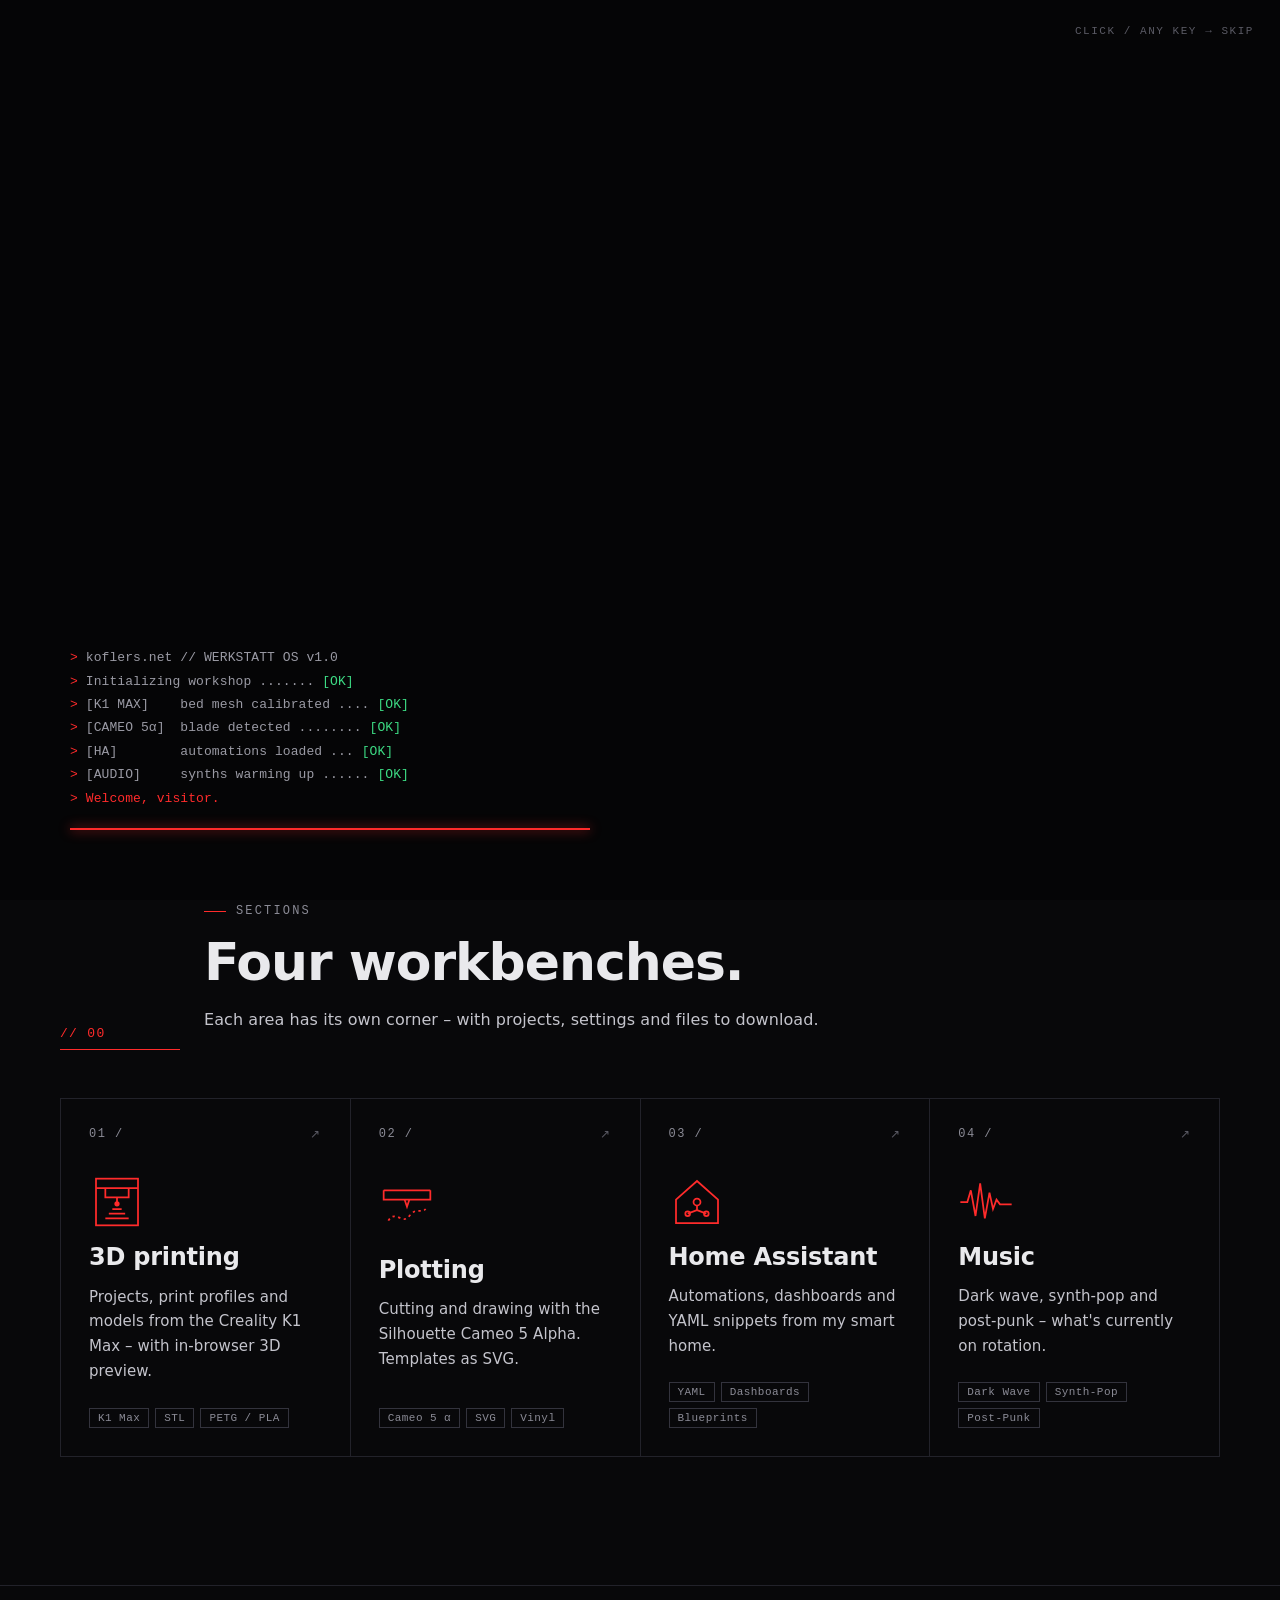
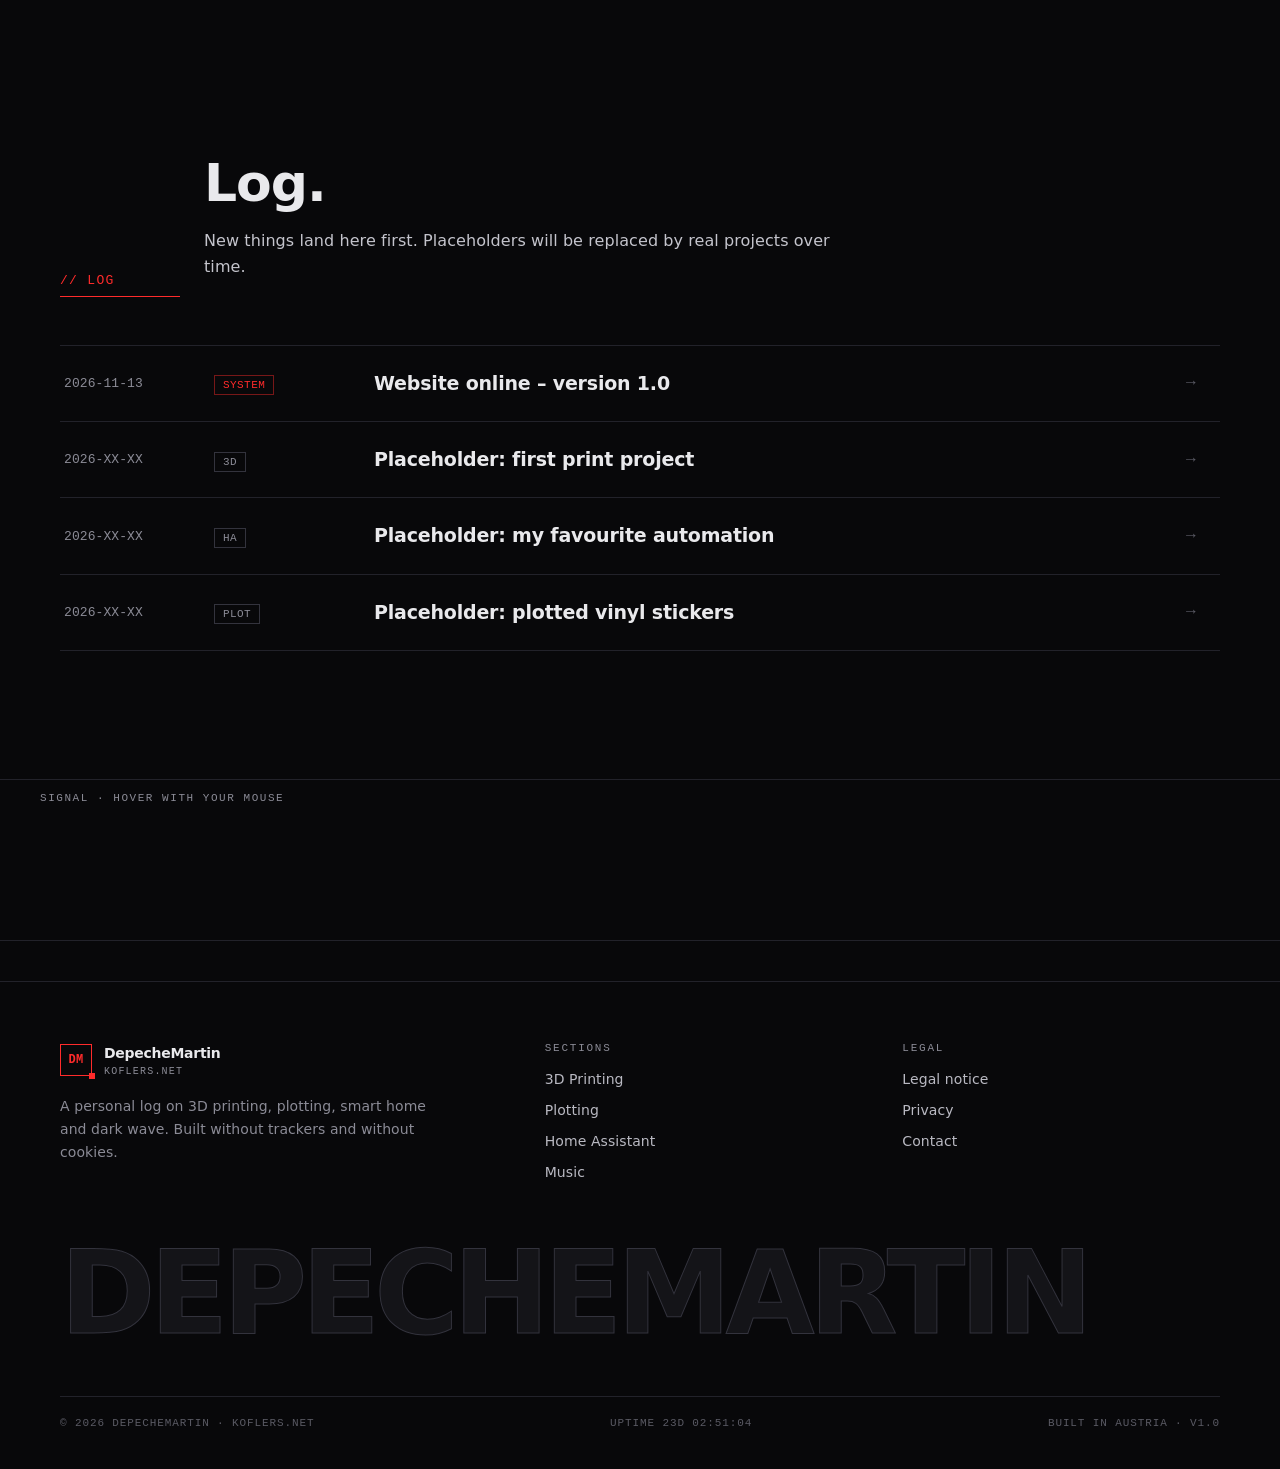
==== commit 7dece959: "App-Modus (PWA): Manifest, Service Worker, App-Icons Co-Authored-By: Claude Opus 5.5 <noreply@anthro" ====
--- a/index.html
+++ b/index.html
@@ -10,6 +10,9 @@
 <meta property="og:description" content="Persönliches Werkstatt-Logbuch: 3D-Druck, Plotten, Home Assistant und Dark Wave.">
 <meta property="og:type" content="website">
 <link rel="icon" href="assets/favicon.svg" type="image/svg+xml">
+<link rel="manifest" href="/manifest.webmanifest">
+<link rel="apple-touch-icon" href="/assets/icons/apple-touch-icon.png">
+<meta name="mobile-web-app-capable" content="yes">
 <link rel="stylesheet" href="assets/css/style.css">
 <script>(function(d){d.classList.remove("no-js");try{var l=localStorage.getItem("km-lang");if(l)d.lang=l;else if(!/^de/i.test(navigator.language||"de"))d.lang="en";}catch(e){}try{var rm=matchMedia('(prefers-reduced-motion: reduce)').matches;if(location.hash==='#boot'||(!rm&&!sessionStorage.getItem('km-booted')))d.classList.add('booting')}catch(e){}})(document.documentElement);</script>
 <script src="assets/js/main.js" defer></script>
--- a/assets/css/style.css
+++ b/assets/css/style.css
@@ -367,7 +367,7 @@
 
 /* ---------- waveform ---------- */
 .wave { width: 100%; height: 160px; display: block; }
-.wave.big { height: clamp(220px, 32vw, 380px); }
+.wave.big { height: clamp(110px, 16vw, 190px); }
 .wave-strip { border-top: 1px solid var(--line); border-bottom: 1px solid var(--line); position: relative; }
 .wave-strip .lbl { position: absolute; left: var(--pad); top: 12px; font: 11px var(--mono); color: var(--muted); letter-spacing: .14em; text-transform: uppercase; }
 
@@ -393,6 +393,91 @@
 .album { padding: 26px; display: flex; flex-direction: column; gap: 16px; }
 .album .t { font-weight: 600; }
 .album .a { font: 12px var(--mono); color: var(--muted); }
+
+/* ---------- spotify ---------- */
+.sp-now { display: grid; grid-template-columns: minmax(180px, 300px) 1fr; gap: clamp(24px, 5vw, 64px); align-items: center; border: 1px solid var(--line); background: var(--bg-2); padding: clamp(20px, 4vw, 40px); position: relative; overflow: hidden; }
+.sp-now::before { content: ""; position: absolute; inset: 0; background: radial-gradient(600px 300px at 15% 50%, var(--red-glow), transparent 70%); opacity: 0; transition: opacity 1s; pointer-events: none; }
+.sp-now[data-state="playing"]::before { opacity: .35; }
+.sp-now-art { position: relative; aspect-ratio: 1; }
+.sp-now-art .vinyl { position: absolute; inset: 4%; transition: transform .9s var(--ease); }
+.sp-now[data-state="playing"] .vinyl { animation-play-state: running; transform: translateX(22%); }
+.sp-cover { position: absolute; inset: 0; width: 100%; height: 100%; object-fit: cover; box-shadow: 0 30px 70px rgba(0, 0, 0, .7), 0 0 0 1px var(--line-2); }
+.sp-now-info { display: flex; flex-direction: column; gap: 10px; min-width: 0; position: relative; }
+.sp-status { display: inline-flex; align-items: center; gap: 10px; font: 12px var(--mono); letter-spacing: .14em; text-transform: uppercase; color: var(--muted); }
+.sp-status i { width: 9px; height: 9px; border-radius: 50%; background: var(--dim); flex: none; }
+.sp-now[data-state="playing"] .sp-status { color: var(--red); }
+.sp-now[data-state="playing"] .sp-status i { background: var(--red); box-shadow: 0 0 0 0 var(--red-glow); animation: sp-pulse 1.6s infinite; }
+.sp-now[data-state="error"] .sp-status i { background: var(--red-2); }
+@keyframes sp-pulse { 70% { box-shadow: 0 0 0 10px transparent; } 100% { box-shadow: 0 0 0 0 transparent; } }
+.sp-title { font-size: clamp(28px, 4.4vw, 56px); letter-spacing: -.035em; line-height: 1.02; margin: 4px 0 0; overflow-wrap: anywhere; }
+.sp-artist { font-size: clamp(17px, 2vw, 22px); color: var(--text); }
+.sp-album { font: 13px var(--mono); color: var(--muted); }
+.sp-progress { margin-top: 8px; max-width: 520px; }
+.sp-bar { height: 3px; background: var(--line-2); position: relative; }
+.sp-bar span { position: absolute; inset: 0 auto 0 0; width: 0; background: var(--red); box-shadow: 0 0 12px var(--red-glow); }
+.sp-time { display: flex; justify-content: space-between; font: 11px var(--mono); color: var(--muted); margin-top: 6px; }
+.sp-open { align-self: flex-start; margin-top: 12px; }
+.sp-panel { padding: clamp(18px, 3vw, 28px); }
+.sp-panel-head { display: flex; justify-content: space-between; align-items: center; gap: 12px; flex-wrap: wrap; margin-bottom: 14px; }
+.sp-seg { display: inline-flex; border: 1px solid var(--line-2); }
+.sp-seg button { font: 11px var(--mono); letter-spacing: .06em; color: var(--muted); background: transparent; border: 0; padding: 7px 10px; cursor: pointer; transition: color .2s, background .2s; }
+.sp-seg button + button { border-left: 1px solid var(--line-2); }
+.sp-seg button:hover { color: var(--text); }
+.sp-seg button[aria-selected="true"] { background: var(--red); color: #000; }
+.sp-list { list-style: none; margin: 0; padding: 0; counter-reset: sp; }
+.sp-list li { border-top: 1px solid var(--line); }
+.sp-list a, .sp-list .row { display: grid; grid-template-columns: 44px 1fr auto; gap: 14px; align-items: center; padding: 10px 0; color: inherit; text-decoration: none; transition: padding .3s var(--ease), background .3s; }
+.sp-list.ranked a, .sp-list.ranked .row { grid-template-columns: 26px 44px 1fr; }
+.sp-list.ranked li { counter-increment: sp; }
+.sp-list.ranked a::before, .sp-list.ranked .row::before { content: counter(sp, decimal-leading-zero); font: 12px var(--mono); color: var(--red); }
+.sp-list a:hover { padding-left: 8px; background: var(--bg-2); }
+.sp-list a:hover .t { color: var(--red); }
+.sp-list img, .sp-list .ph { width: 44px; height: 44px; object-fit: cover; background: var(--bg-3); display: block; }
+.sp-list .txt { min-width: 0; }
+.sp-list .t { font-weight: 600; white-space: nowrap; overflow: hidden; text-overflow: ellipsis; transition: color .2s; }
+.sp-list .a { font-size: 13px; color: var(--muted); white-space: nowrap; overflow: hidden; text-overflow: ellipsis; }
+.sp-list .when { font: 11px var(--mono); color: var(--dim); white-space: nowrap; }
+.sp-list .sp-empty { padding: 18px 0; color: var(--muted); font: 13px var(--mono); }
+.sp-list.loading { opacity: .4; transition: opacity .2s; }
+.sp-credit { font: 11px var(--mono); color: var(--dim); margin: 14px 0 0; letter-spacing: .04em; }
+@media (max-width: 720px) { .sp-now { grid-template-columns: 1fr; } .sp-now-art { max-width: 260px; } }
+
+.wave-box { position: relative; border: 1px solid var(--line); background: var(--bg-2); margin: 28px auto; width: 50%; }
+@media (max-width: 720px) { .wave-box { width: 100%; } }
+.wave-box .lbl { position: absolute; left: 16px; top: 10px; font: 10px var(--mono); color: var(--muted); letter-spacing: .14em; text-transform: uppercase; pointer-events: none; }
+.eq { display: block; width: 100%; height: clamp(110px, 12vw, 150px); }
+
+/* ---------- albums ---------- */
+.g5 { grid-template-columns: repeat(5, 1fr); }
+@media (max-width: 1080px) { .g5 { grid-template-columns: repeat(3, 1fr); } }
+@media (max-width: 720px) { .g5 { grid-template-columns: repeat(2, 1fr); } }
+a.album { color: inherit; text-decoration: none; transition: background .3s; }
+a.album:hover { background: var(--bg-2); }
+a.album:hover .t { color: var(--red); }
+.album .t { transition: color .2s; }
+.album-art { position: relative; aspect-ratio: 1; }
+.album-art .vinyl { position: absolute; inset: 3%; transition: transform .7s var(--ease); }
+.album-cover { position: absolute; inset: 0; width: 100%; height: 100%; object-fit: cover; box-shadow: 0 24px 50px rgba(0, 0, 0, .65), 0 0 0 1px var(--line-2); transition: transform .7s var(--ease); }
+.album.has-cover:hover .vinyl { transform: translateX(26%); }
+.album.has-cover:hover .album-cover { transform: translateX(-6%); }
+
+/* ---------- band cloud ---------- */
+.cloud { display: flex; flex-wrap: wrap; justify-content: center; align-items: center; gap: 6px clamp(14px, 2.4vw, 30px); padding: clamp(28px, 5vw, 56px) clamp(10px, 3vw, 40px); border: 1px solid var(--line); background: radial-gradient(ellipse at center, var(--bg-2), var(--bg) 70%); }
+.cloud > * {
+  --w: 5; font-size: calc(13px + var(--w) * clamp(2.4px, .55vw, 5.6px)); font-weight: calc(300 + var(--w) * 45); letter-spacing: -.03em; line-height: 1.1;
+  color: color-mix(in srgb, var(--text) calc(40% + var(--w) * 6%), var(--dim)); text-decoration: none; transition: color .25s, transform .35s var(--ease), text-shadow .25s;
+}
+.cloud > *:hover { color: var(--red); transform: scale(1.06); text-shadow: 0 0 24px var(--red-glow); }
+.cloud > .top { color: var(--text); }
+
+/* ---------- kompakte Seiten (zuerst Musik) ---------- */
+.compact section { padding-block: clamp(36px, 5vw, 64px); }
+.compact .page-hero { padding: clamp(32px, 4.5vw, 56px) 0 clamp(20px, 3vw, 32px); }
+.compact .page-hero h1 { font-size: clamp(34px, 4.6vw, 56px); margin: 12px 0 12px; }
+.compact .page-hero .lead { font-size: clamp(15px, 1.4vw, 17px); max-width: 720px; }
+.compact .sec-head { margin-bottom: 28px; }
+.compact .sec-head h2 { font-size: clamp(24px, 2.8vw, 34px); margin-top: 8px !important; }
+.compact .sec-head p { margin-top: 8px; }
 
 /* ---------- code ---------- */
 .code {
@@ -487,3 +572,55 @@
 
 .e404 { min-height: 70vh; display: grid; place-items: center; text-align: center; }
 .e404 .code404 { font: 800 clamp(120px, 26vw, 300px)/1 var(--font); letter-spacing: -.06em; color: transparent; -webkit-text-stroke: 1px var(--red); }
+
+/* ---------- about: pop-out duo ---------- */
+.duo-sec { padding-top: clamp(50px, 8vw, 100px); padding-bottom: clamp(40px, 6vw, 80px); overflow: hidden; }
+.duo-grid { display: grid; grid-template-columns: minmax(0, .85fr) minmax(0, 1.15fr); gap: clamp(24px, 4vw, 64px); align-items: end; }
+.duo-text h1 { font-size: clamp(42px, 7vw, 92px); margin: 18px 0 22px; }
+.duo-text .lead { font-size: clamp(17px, 1.8vw, 20px); max-width: 520px; }
+.exif { margin: 34px 0 0; display: grid; grid-template-columns: repeat(2, minmax(0, 1fr)); border: 1px solid var(--line-2); font-family: var(--mono); }
+.exif div { padding: 12px 14px; border-bottom: 1px solid var(--line); }
+.exif div:nth-child(odd) { border-right: 1px solid var(--line); }
+.exif div:nth-last-child(-n+2) { border-bottom: 0; }
+.exif dt { font-size: 10px; letter-spacing: .14em; text-transform: uppercase; color: var(--muted); }
+.exif dd { margin: 4px 0 0; font-size: 13px; color: var(--text); }
+@media (max-width: 900px) { .duo-grid { grid-template-columns: 1fr; } .exif { max-width: 520px; } }
+
+/* canvas = 1760 × 1496 px; card starts at 28 % (people pop out above) */
+.duo { margin: 0; perspective: 1400px; }
+.duo-tilt { position: relative; aspect-ratio: 1760 / 1496; transform-style: preserve-3d; transition: transform .5s var(--ease); will-change: transform; }
+.duo-card {
+  position: absolute; left: 0; right: 0; top: 28%; bottom: 0; overflow: hidden;
+  border: 1px solid var(--line-2); background: var(--bg-2);
+  box-shadow: 0 40px 80px rgba(0, 0, 0, .55);
+}
+.duo-card::before, .duo-card::after { content: ""; position: absolute; z-index: 3; width: 18px; height: 18px; border: solid var(--red); pointer-events: none; }
+.duo-card::before { top: 8px; left: 8px; border-width: 2px 0 0 2px; }
+.duo-card::after { bottom: 8px; right: 8px; border-width: 0 2px 2px 0; }
+.duo-bg { position: absolute; left: 0; width: 100%; height: auto; top: calc(-28% / .72); /* aligns plate with canvas */ }
+.duo-scan {
+  position: absolute; left: 0; right: 0; height: 2px; top: 0; z-index: 2;
+  background: linear-gradient(90deg, transparent, rgba(255, 43, 43, .9), transparent);
+  box-shadow: 0 0 18px rgba(255, 43, 43, .8); animation: scan 5.5s cubic-bezier(.6, 0, .4, 1) infinite;
+}
+@keyframes scan { 0% { top: 0; opacity: 0; } 8% { opacity: 1; } 92% { opacity: 1; } 100% { top: 100%; opacity: 0; } }
+.duo-tag { position: absolute; z-index: 3; left: 16px; bottom: 14px; font-size: 10px; letter-spacing: .16em; color: rgba(233, 233, 236, .7); }
+.duo-people {
+  position: absolute; z-index: 4; left: 27.756%; top: 15.535%; width: 44.261%; height: auto;
+  filter: drop-shadow(0 18px 30px rgba(0, 0, 0, .5));
+  pointer-events: none;
+}
+.hud2 { position: absolute; z-index: 5; left: var(--x); top: var(--y); display: flex; align-items: center; transform: translate(-100%, -50%); pointer-events: none; opacity: 0; transition: opacity .6s .8s var(--ease); }
+.hud2-r { transform: translate(0, -50%); }
+.duo.in .hud2 { opacity: 1; }
+.hud2 b { font: 500 11px var(--mono); letter-spacing: .14em; text-transform: uppercase; color: var(--text); white-space: nowrap; background: rgba(8, 8, 10, .85); border: 1px solid var(--red); padding: 6px 10px; }
+.hud2::after { content: ""; width: clamp(24px, 5vw, 70px); height: 1px; background: var(--red); }
+.hud2-l b { order: 1; } .hud2-l::after { order: 2; }
+.hud2-r b { order: 3; } .hud2-r::after { order: 2; }
+.hud2 i { order: 3; width: 9px; height: 9px; border-radius: 50%; border: 1px solid var(--red); background: rgba(255, 43, 43, .4); box-shadow: 0 0 0 4px rgba(255, 43, 43, .14); animation: pulse 2.4s infinite; flex: none; }
+.hud2-l i { order: 3; }
+.hud2-r i { order: 1; }
+@media (max-width: 640px) {
+  .hud2 b { font-size: 9px; padding: 4px 7px; letter-spacing: .08em; }
+  .hud2::after { width: 16px; }
+}
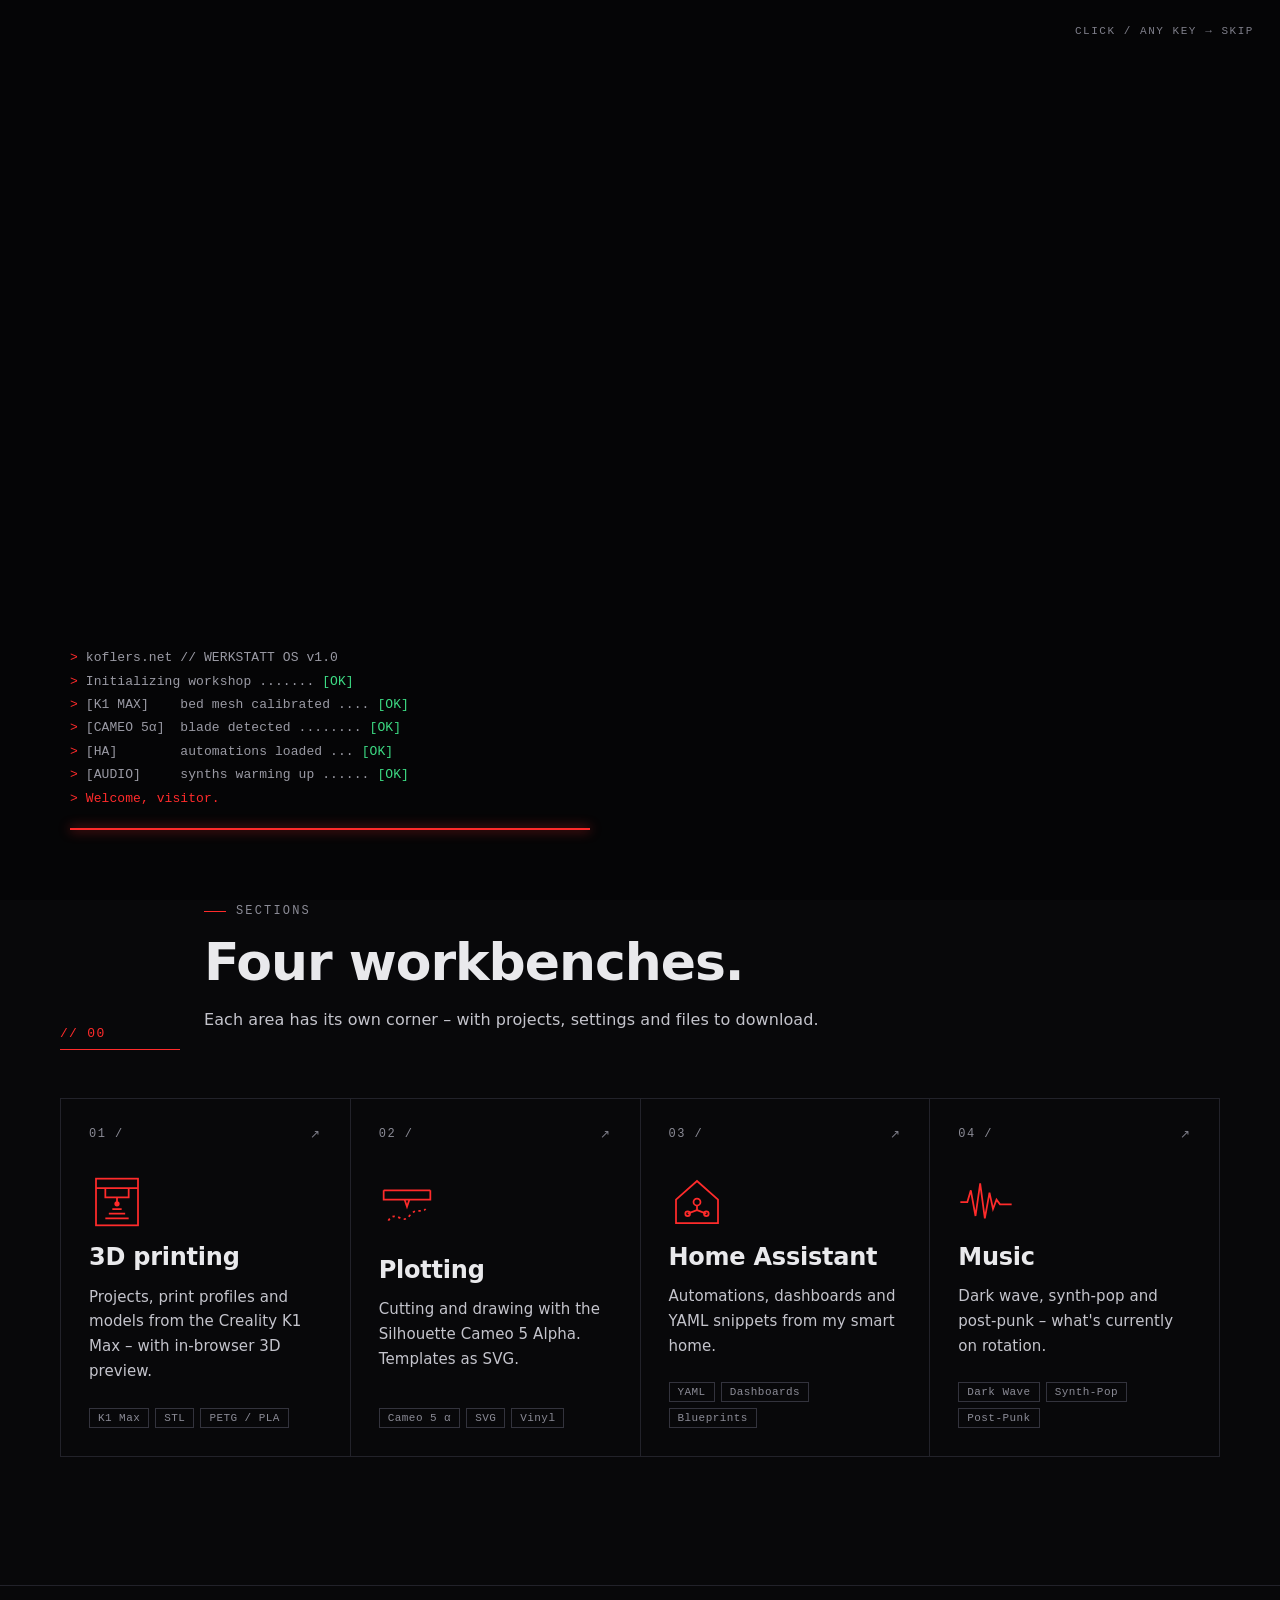
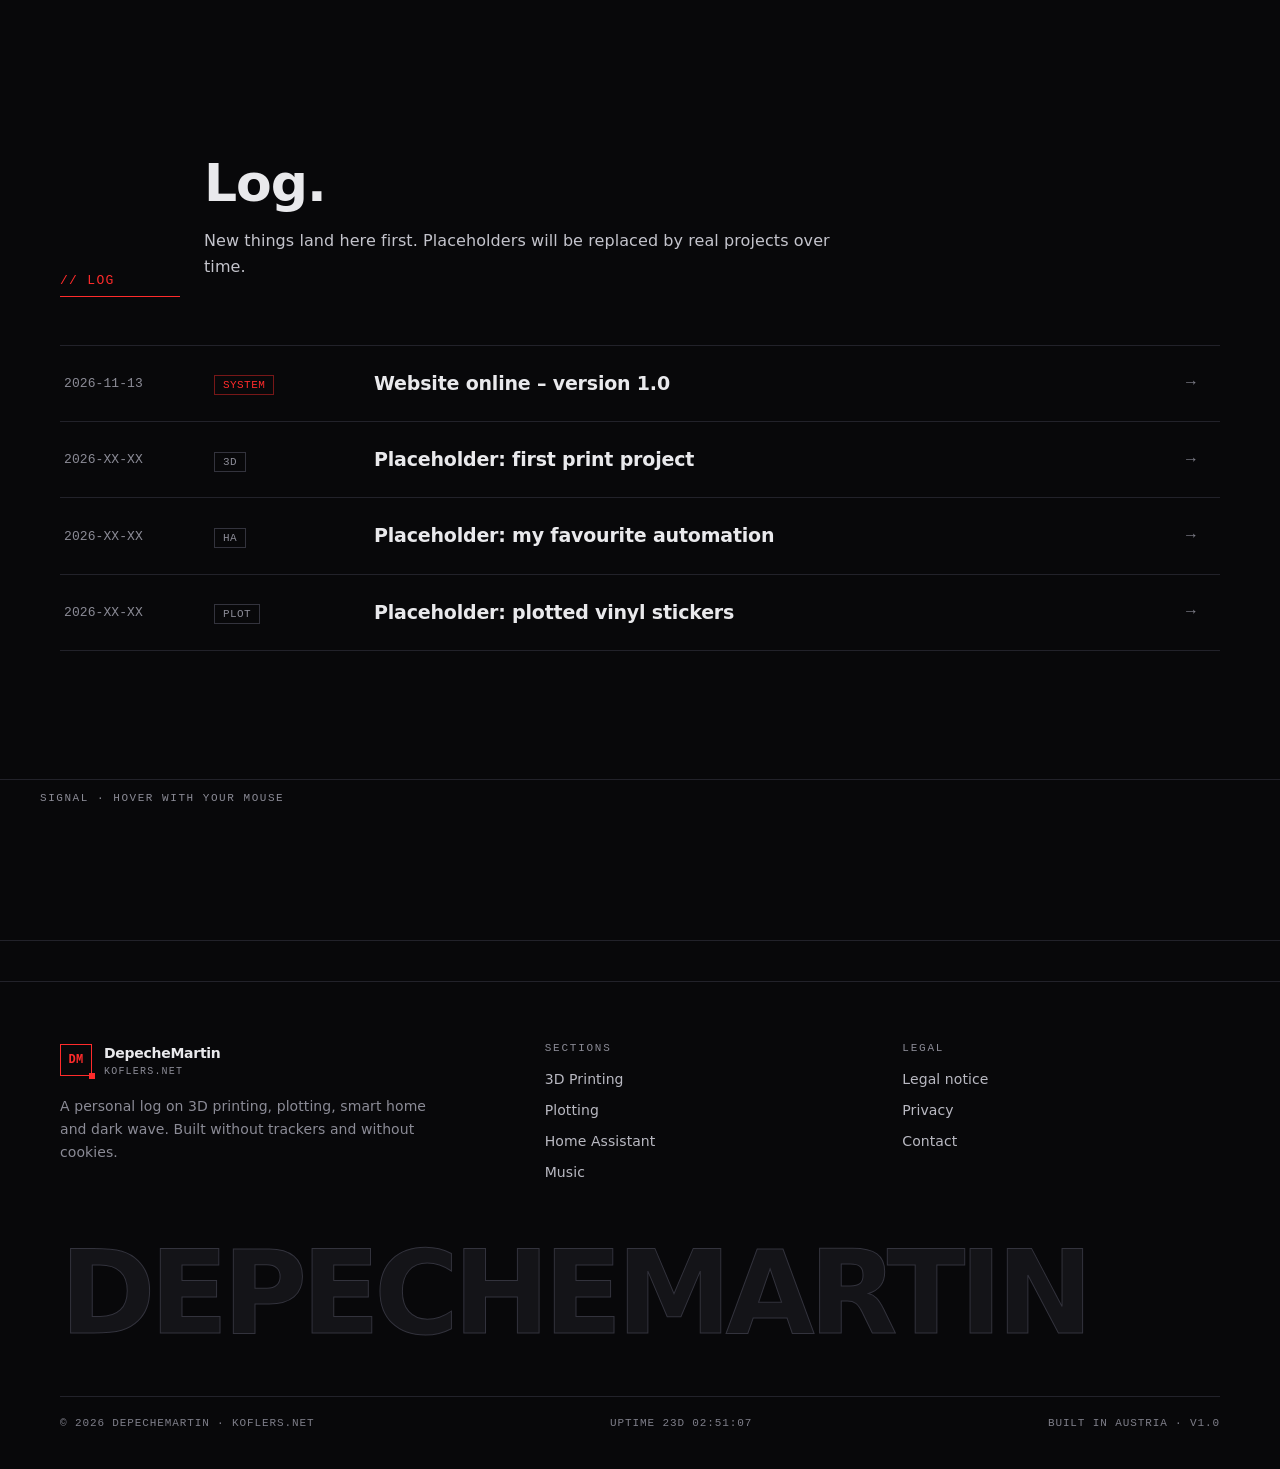
==== commit acf77b05: "SEO, Barrierefreiheit und Sicherheits-Meta-Tags - Startseite: längerer Titel und längere Beschreibun" ====
--- a/index.html
+++ b/index.html
@@ -1,13 +1,16 @@
 <!DOCTYPE html>
-<html lang="de" class="no-js" data-title-de="DepecheMartin – koflers.net" data-title-en="DepecheMartin – koflers.net">
+<html lang="de" class="no-js" data-title-de="DepecheMartin – Musik, 3D-Druck, Plotten &amp; Home Assistant | koflers.net" data-title-en="DepecheMartin – Music, 3D printing, plotting &amp; Home Assistant | koflers.net">
 <head>
 <meta charset="utf-8">
 <meta name="viewport" content="width=device-width, initial-scale=1">
-<title>DepecheMartin – koflers.net</title>
-<meta name="description" content="Persönliches Werkstatt-Logbuch: 3D-Druck, Plotten, Home Assistant und Dark Wave.">
+<meta http-equiv="Content-Security-Policy" content="default-src 'self'; script-src 'self' 'sha256-bdw2CzbdW4ozfR57Zptu7N3LbOei5cBr4UGm6DSnkKo=' 'sha256-kprFqNqU0YVQONhhR51LvdhlnAlQfDSn86SLrHWKnIw='; style-src 'self' 'unsafe-inline'; img-src 'self' data: https://koflers-spotify.mk-ee6.workers.dev; connect-src 'self' https://koflers-spotify.mk-ee6.workers.dev; object-src 'none'; base-uri 'self'; form-action 'self'">
+<meta name="referrer" content="strict-origin-when-cross-origin">
+<link rel="canonical" href="https://koflers.net/">
+<title>DepecheMartin – Musik, 3D-Druck, Plotten &amp; Home Assistant | koflers.net</title>
+<meta name="description" content="Persönliches Werkstatt-Logbuch: 3D-Druck mit dem Creality K1 Max, Plotten mit dem Cameo 5, Home Assistant und Dark Wave – mit Dateien zum Download.">
 <meta name="theme-color" content="#08080a">
-<meta property="og:title" content="DepecheMartin – koflers.net">
-<meta property="og:description" content="Persönliches Werkstatt-Logbuch: 3D-Druck, Plotten, Home Assistant und Dark Wave.">
+<meta property="og:title" content="DepecheMartin – Musik, 3D-Druck, Plotten &amp; Home Assistant | koflers.net">
+<meta property="og:description" content="Persönliches Werkstatt-Logbuch: 3D-Druck mit dem Creality K1 Max, Plotten mit dem Cameo 5, Home Assistant und Dark Wave – mit Dateien zum Download.">
 <meta property="og:type" content="website">
 <link rel="icon" href="assets/favicon.svg" type="image/svg+xml">
 <link rel="manifest" href="/manifest.webmanifest">
@@ -29,14 +32,14 @@
 <div class="bg-scan" aria-hidden="true"></div>
 <header class="site-header">
   <div class="wrap">
-    <a class="logo" href="index.html" aria-label="DepecheMartin – Start">
+    <a class="logo" href="index.html">
       <span class="logo-mark">DM</span>
       <span>DepecheMartin<small>koflers.net / <span data-l="de">werkstatt</span><span data-l="en">workshop</span></small></span>
     </a>
     <nav class="nav" aria-label="Hauptnavigation"><a href="index.html" aria-current="page"><span data-l="de">Start</span><span data-l="en">Home</span></a><a href="3d-druck.html"><span data-l="de">3D-Druck</span><span data-l="en">3D Printing</span></a><a href="plotten.html"><span data-l="de">Plotten</span><span data-l="en">Plotting</span></a><a href="home-assistant.html"><span data-l="de">Home Assistant</span><span data-l="en">Home Assistant</span></a><a href="musik.html"><span data-l="de">Musik</span><span data-l="en">Music</span></a><a href="ueber.html"><span data-l="de">Über mich</span><span data-l="en">About</span></a></nav>
     <div class="tools">
       <button class="btn-ghost cmd-btn" type="button" aria-label="Suche / Befehle"><span class="lbl"><span data-l="de">Suche</span><span data-l="en">Search</span></span> <kbd>Strg K</kbd></button>
-      <button class="btn-ghost lang-toggle" type="button" aria-label="Sprache wechseln / switch language"><span class="de">DE</span><span class="sep">/</span><span class="en">EN</span></button>
+      <button class="btn-ghost lang-toggle" type="button" aria-label="DE / EN – Sprache wechseln / switch language"><span class="de">DE</span><span class="sep">/</span><span class="en">EN</span></button>
       <button class="btn-ghost menu-btn" type="button" aria-expanded="false" aria-label="Menü">☰</button>
     </div>
   </div>
@@ -148,11 +151,11 @@
         <p class="muted" style="margin-top:18px;max-width:380px"><span data-l="de">Ein persönliches Logbuch über 3D-Druck, Plotten, Smart Home und Dark Wave. Gebaut ohne Tracker und ohne Cookies.</span><span data-l="en">A personal log on 3D printing, plotting, smart home and dark wave. Built without trackers and without cookies.</span></p>
       </div>
       <div>
-        <h4><span data-l="de">Bereiche</span><span data-l="en">Sections</span></h4>
+        <h2 class="foot-h"><span data-l="de">Bereiche</span><span data-l="en">Sections</span></h2>
         <ul><li><a href="3d-druck.html"><span data-l="de">3D-Druck</span><span data-l="en">3D Printing</span></a></li><li><a href="plotten.html"><span data-l="de">Plotten</span><span data-l="en">Plotting</span></a></li><li><a href="home-assistant.html"><span data-l="de">Home Assistant</span><span data-l="en">Home Assistant</span></a></li><li><a href="musik.html"><span data-l="de">Musik</span><span data-l="en">Music</span></a></li></ul>
       </div>
       <div>
-        <h4><span data-l="de">Rechtliches</span><span data-l="en">Legal</span></h4>
+        <h2 class="foot-h"><span data-l="de">Rechtliches</span><span data-l="en">Legal</span></h2>
         <ul>
           <li><a href="impressum.html"><span data-l="de">Impressum / Offenlegung</span><span data-l="en">Legal notice</span></a></li>
           <li><a href="datenschutz.html"><span data-l="de">Datenschutz</span><span data-l="en">Privacy</span></a></li>
@@ -160,7 +163,7 @@
         </ul>
       </div>
     </div>
-    <div class="big" aria-hidden="true">DEPECHEMARTIN</div>
+    <div class="big" aria-hidden="true" data-text="DEPECHEMARTIN"></div>
     <div class="bottom">
       <span>© 2026 DepecheMartin · koflers.net</span>
       <span>Uptime <span id="uptime" data-since="2026-11-13">—</span></span>
--- a/assets/css/style.css
+++ b/assets/css/style.css
@@ -11,7 +11,7 @@
   --line-2: #33333d;
   --text: #e9e9ec;
   --muted: #8b8b96;
-  --dim: #5a5a64;
+  --dim: #7e7e89;
   --red: #ff2b2b;
   --red-2: #c81414;
   --red-glow: rgba(255, 43, 43, .35);
@@ -192,13 +192,13 @@
 .btn {
   display: inline-flex; align-items: center; gap: 12px;
   font: 600 13px var(--mono); letter-spacing: .06em; text-transform: uppercase;
-  padding: 15px 22px; border: 1px solid var(--red); color: #fff; background: var(--red);
+  padding: 15px 22px; border: 1px solid #e01b1b; color: #fff; background: #e01b1b;
   cursor: pointer; position: relative; overflow: hidden; transition: color .25s, background .25s;
   border-radius: var(--radius);
 }
 .btn::after { content: "→"; transition: transform .3s var(--ease); }
 .btn:hover::after { transform: translateX(4px); }
-.btn:hover { background: transparent; color: var(--red); }
+.btn:hover { background: transparent; color: var(--red); border-color: var(--red); }
 .btn.outline { background: transparent; color: var(--text); border-color: var(--line-2); }
 .btn.outline:hover { border-color: var(--red); color: var(--red); }
 .btn.dl::after { content: "↓"; }
@@ -509,13 +509,14 @@
 /* ---------- footer ---------- */
 .site-footer { border-top: 1px solid var(--line); padding: 60px 0 40px; margin-top: 40px; font-size: 14px; }
 .site-footer .cols { display: grid; grid-template-columns: 1.4fr 1fr 1fr; gap: 40px; }
-.site-footer h4 { font: 500 11px var(--mono); text-transform: uppercase; letter-spacing: .16em; color: var(--muted); margin-bottom: 14px; }
+.site-footer .foot-h { font: 500 11px var(--mono); text-transform: uppercase; letter-spacing: .16em; color: var(--muted); margin-bottom: 14px; }
 .site-footer ul { list-style: none; margin: 0; padding: 0; }
 .site-footer li { margin-bottom: 8px; }
 .site-footer li a { color: #b9b9c2; transition: color .2s; }
 .site-footer li a:hover { color: var(--red); }
 .site-footer .bottom { margin-top: 50px; padding-top: 20px; border-top: 1px solid var(--line); display: flex; justify-content: space-between; flex-wrap: wrap; gap: 12px; font: 11px var(--mono); color: var(--dim); letter-spacing: .08em; text-transform: uppercase; }
 .site-footer .big { font-size: clamp(44px, 9vw, 128px); font-weight: 800; letter-spacing: -.05em; line-height: .9; color: var(--bg-3); -webkit-text-stroke: 1px var(--line-2); margin-top: 50px; user-select: none; white-space: nowrap; overflow: hidden; }
+.site-footer .big::before { content: attr(data-text); }
 @media (max-width: 760px) { .site-footer .cols { grid-template-columns: 1fr; } }
 
 /* ---------- reveal ---------- */
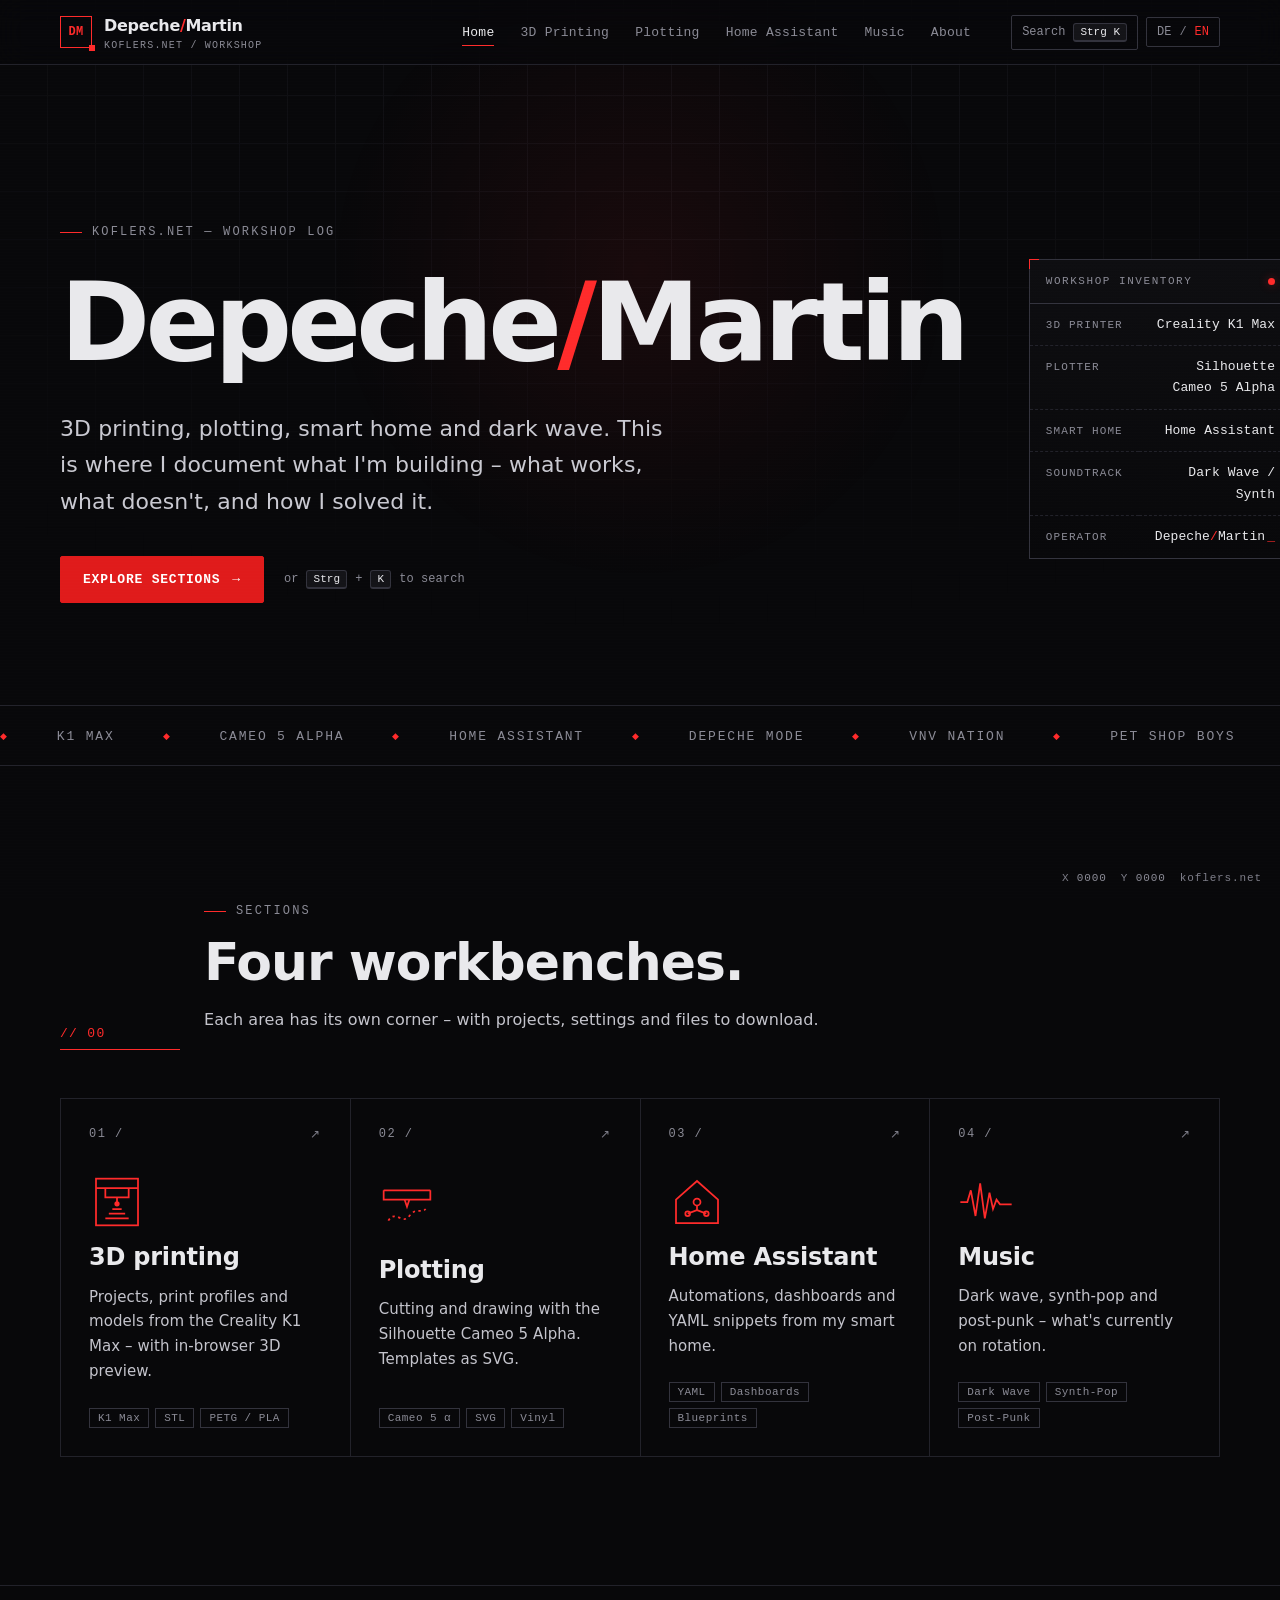
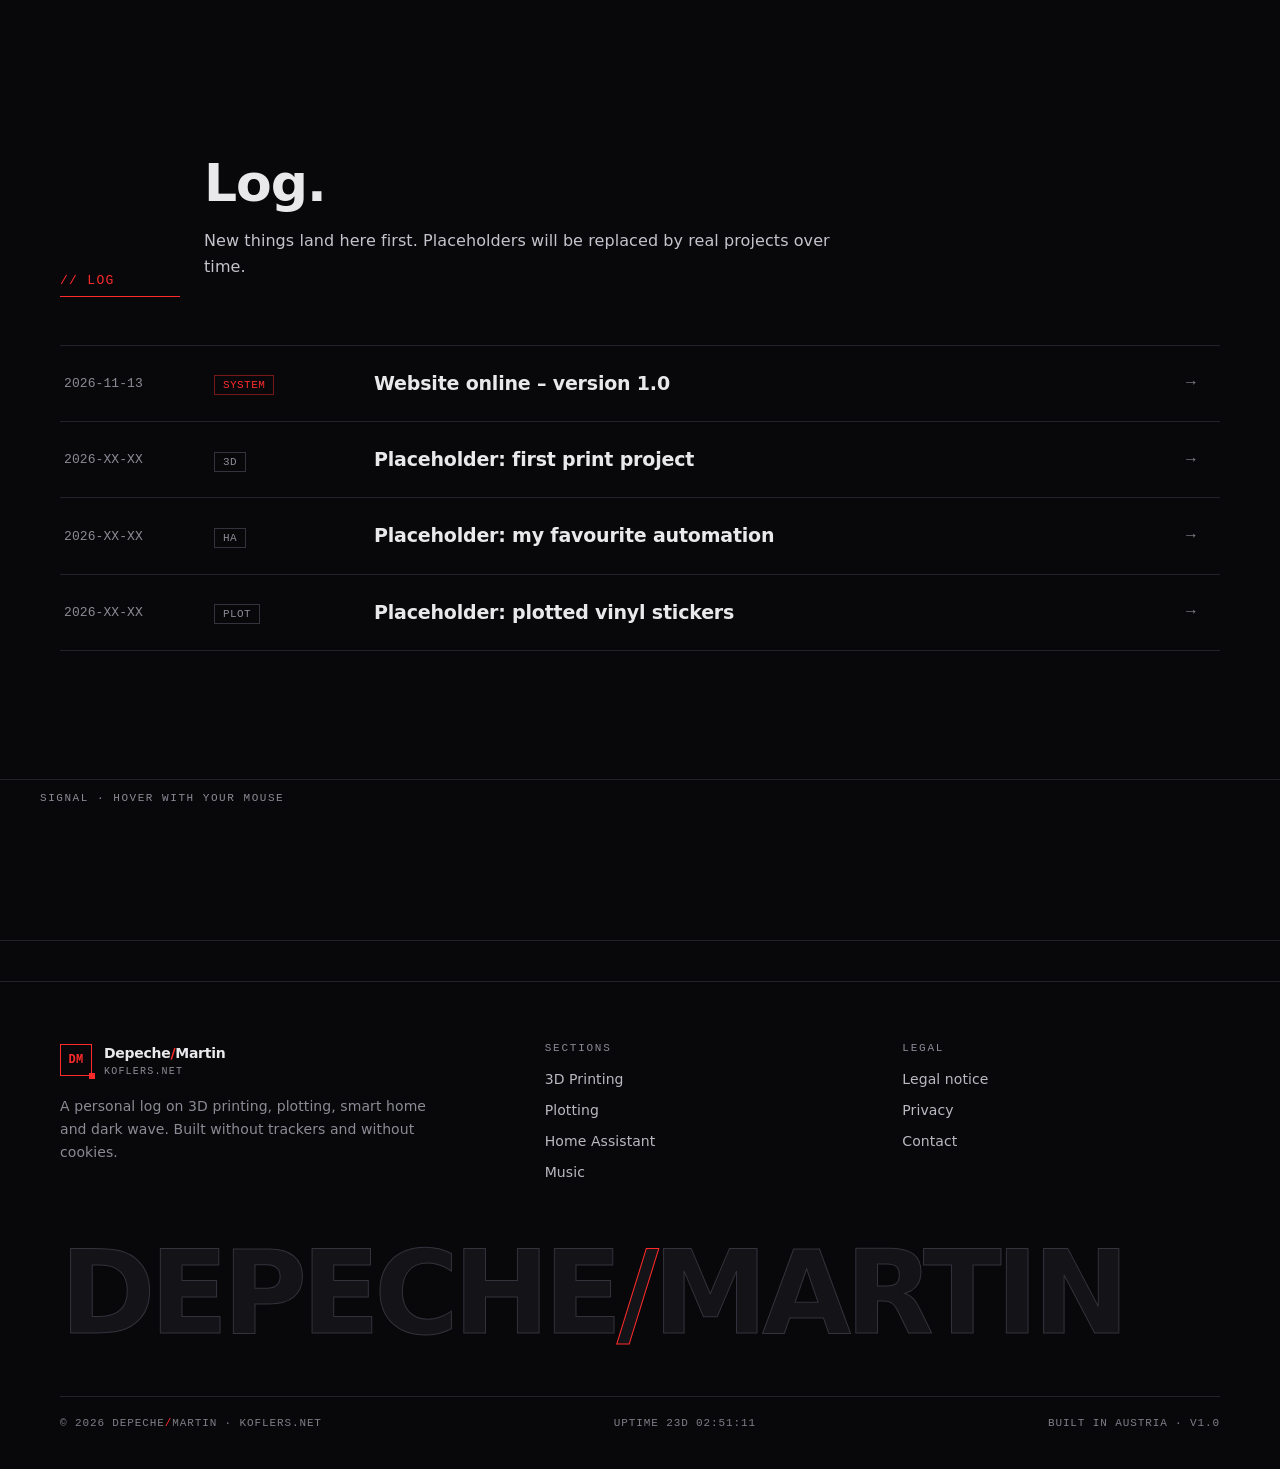
==== commit 4e128cee: "Depeche/Martin mit rotem Schrägstrich in Logos, Footer, Inventar und Steckbrief Großer Footer-Schrif" ====
--- a/index.html
+++ b/index.html
@@ -34,7 +34,7 @@
   <div class="wrap">
     <a class="logo" href="index.html">
       <span class="logo-mark">DM</span>
-      <span>DepecheMartin<small>koflers.net / <span data-l="de">werkstatt</span><span data-l="en">workshop</span></small></span>
+      <span>Depeche<span class="slash">/</span>Martin<small>koflers.net / <span data-l="de">werkstatt</span><span data-l="en">workshop</span></small></span>
     </a>
     <nav class="nav" aria-label="Hauptnavigation"><a href="index.html" aria-current="page"><span data-l="de">Start</span><span data-l="en">Home</span></a><a href="3d-druck.html"><span data-l="de">3D-Druck</span><span data-l="en">3D Printing</span></a><a href="plotten.html"><span data-l="de">Plotten</span><span data-l="en">Plotting</span></a><a href="home-assistant.html"><span data-l="de">Home Assistant</span><span data-l="en">Home Assistant</span></a><a href="musik.html"><span data-l="de">Musik</span><span data-l="en">Music</span></a><a href="ueber.html"><span data-l="de">Über mich</span><span data-l="en">About</span></a></nav>
     <div class="tools">
@@ -64,7 +64,7 @@
         <dt><span data-l="de">Plotter</span><span data-l="en">Plotter</span></dt><dd>Silhouette Cameo 5 Alpha</dd>
         <dt>Smart Home</dt><dd>Home Assistant</dd>
         <dt><span data-l="de">Soundtrack</span><span data-l="en">Soundtrack</span></dt><dd>Dark Wave / Synth</dd>
-        <dt><span data-l="de">Betreiber</span><span data-l="en">Operator</span></dt><dd class="cursor">DepecheMartin</dd>
+        <dt><span data-l="de">Betreiber</span><span data-l="en">Operator</span></dt><dd class="cursor">Depeche<span class="slash">/</span>Martin</dd>
       </dl>
     </div>
   </div>
@@ -147,7 +147,7 @@
   <div class="wrap">
     <div class="cols">
       <div>
-        <div class="logo"><span class="logo-mark">DM</span><span>DepecheMartin<small>koflers.net</small></span></div>
+        <div class="logo"><span class="logo-mark">DM</span><span>Depeche<span class="slash">/</span>Martin<small>koflers.net</small></span></div>
         <p class="muted" style="margin-top:18px;max-width:380px"><span data-l="de">Ein persönliches Logbuch über 3D-Druck, Plotten, Smart Home und Dark Wave. Gebaut ohne Tracker und ohne Cookies.</span><span data-l="en">A personal log on 3D printing, plotting, smart home and dark wave. Built without trackers and without cookies.</span></p>
       </div>
       <div>
@@ -163,9 +163,9 @@
         </ul>
       </div>
     </div>
-    <div class="big" aria-hidden="true" data-text="DEPECHEMARTIN"></div>
+    <div class="big" aria-hidden="true" data-a="DEPECHE" data-b="MARTIN"><i class="bs"></i></div>
     <div class="bottom">
-      <span>© 2026 DepecheMartin · koflers.net</span>
+      <span>© 2026 Depeche<span class="slash">/</span>Martin · koflers.net</span>
       <span>Uptime <span id="uptime" data-since="2026-11-13">—</span></span>
       <span><span data-l="de">Gebaut in Österreich</span><span data-l="en">Built in Austria</span> · v1.0</span>
     </div>
--- a/assets/css/style.css
+++ b/assets/css/style.css
@@ -207,7 +207,7 @@
 /* ---------- hero ---------- */
 .hero { padding: clamp(70px, 12vw, 150px) 0 clamp(60px, 8vw, 110px); border-top: 0; }
 .hero h1 { margin: 22px 0 28px; }
-.hero h1 .slash { color: var(--red); }
+.hero h1 .slash, .slash { color: var(--red); }
 .hero .lead { font-size: clamp(18px, 2vw, 22px); max-width: 620px; color: #c9c9d1; }
 .hero .actions { display: flex; flex-wrap: wrap; gap: 14px; margin-top: 36px; align-items: center; }
 .hero .hint { font: 12px var(--mono); color: var(--muted); display: inline-flex; gap: 8px; align-items: center; margin-left: 6px; }
@@ -516,7 +516,10 @@
 .site-footer li a:hover { color: var(--red); }
 .site-footer .bottom { margin-top: 50px; padding-top: 20px; border-top: 1px solid var(--line); display: flex; justify-content: space-between; flex-wrap: wrap; gap: 12px; font: 11px var(--mono); color: var(--dim); letter-spacing: .08em; text-transform: uppercase; }
 .site-footer .big { font-size: clamp(44px, 9vw, 128px); font-weight: 800; letter-spacing: -.05em; line-height: .9; color: var(--bg-3); -webkit-text-stroke: 1px var(--line-2); margin-top: 50px; user-select: none; white-space: nowrap; overflow: hidden; }
-.site-footer .big::before { content: attr(data-text); }
+.site-footer .big::before { content: attr(data-a); }
+.site-footer .big::after { content: attr(data-b); }
+.site-footer .big .bs { font-style: normal; }
+.site-footer .big .bs::before { content: "/"; -webkit-text-stroke: 1px var(--red); }
 @media (max-width: 760px) { .site-footer .cols { grid-template-columns: 1fr; } }
 
 /* ---------- reveal ---------- */
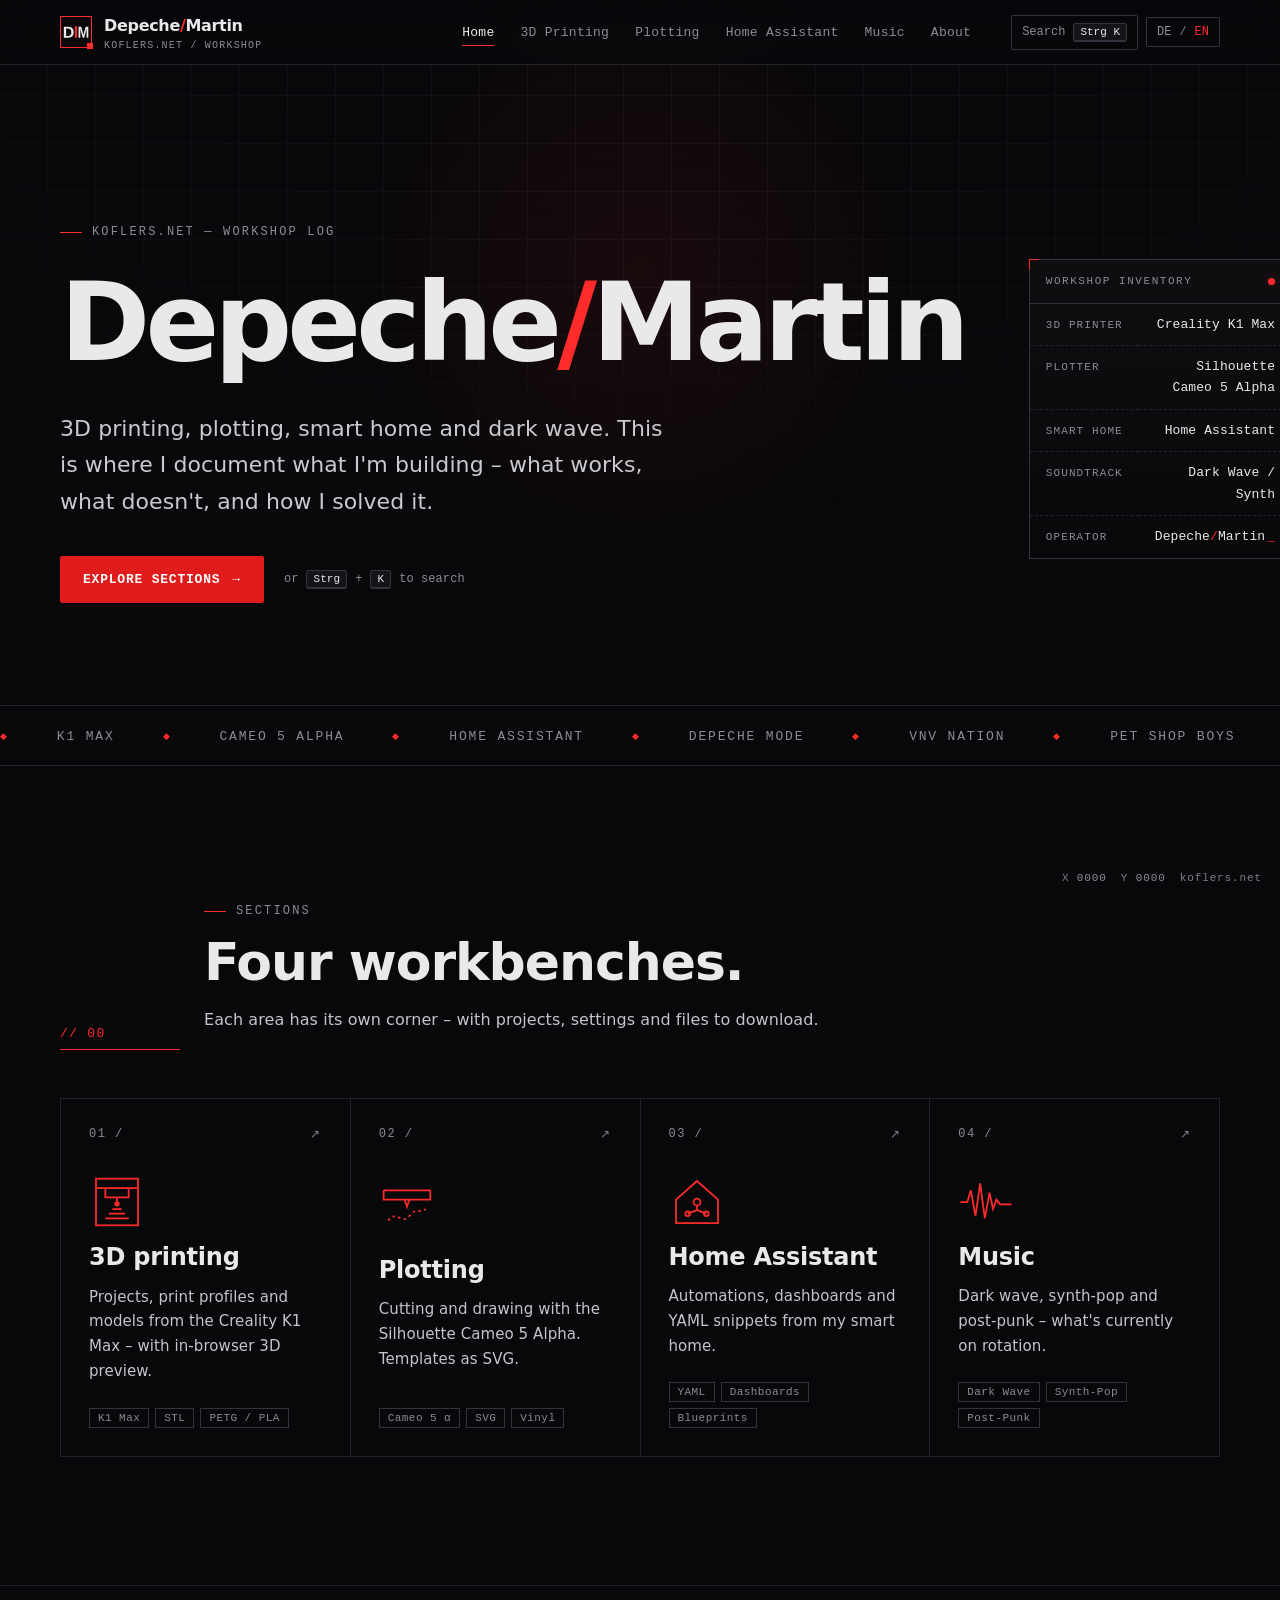
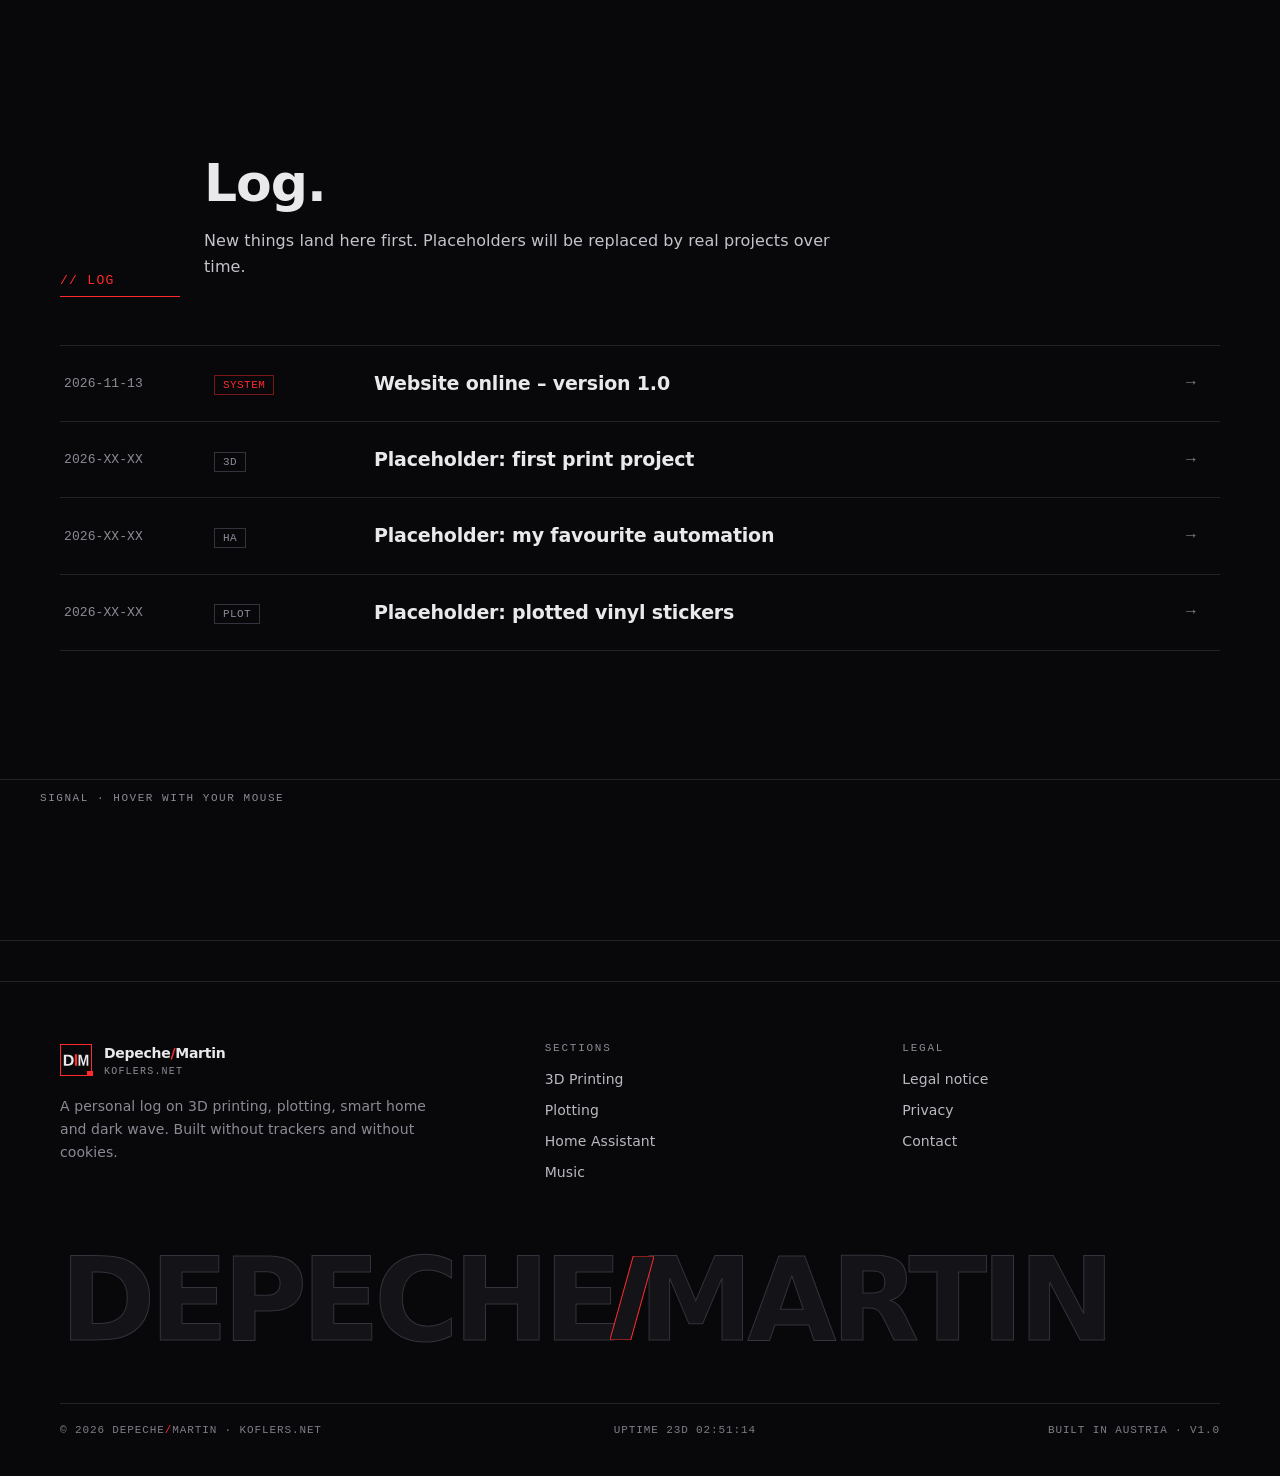
==== commit 97aeb133: "Neues Logo D|M (Variante 217) in Kopf, Footer, Favicon und App-Icons Buchstaben als Pfade (Arial-kom" ====
--- a/index.html
+++ b/index.html
@@ -33,7 +33,7 @@
 <header class="site-header">
   <div class="wrap">
     <a class="logo" href="index.html">
-      <span class="logo-mark">DM</span>
+      <span class="logo-mark"><svg viewBox="0 0 100 100" aria-hidden="true" focusable="false"><path fill="#e9e9ec" d="M42.84 50.45Q42.84 55.82 40.73 59.83Q38.63 63.84 34.78 65.96Q30.94 68.08 25.97 68.08H11.96V33.34H24.5Q33.25 33.34 38.04 37.76Q42.84 42.19 42.84 50.45ZM35.53 50.45Q35.53 44.85 32.63 41.9Q29.73 38.96 24.35 38.96H19.21V62.46H25.36Q30.03 62.46 32.78 59.23Q35.53 56 35.53 50.45Z"/><path fill="#e9e9ec" d="M82.91 68.08V47.02Q82.91 46.31 82.92 45.59Q82.93 44.88 83.12 39.45Q81.61 46.08 80.88 48.7L75.47 68.08H70.99L65.58 48.7L63.3 39.45Q63.55 45.17 63.55 47.02V68.08H57.97V33.34H66.39L71.76 52.77L72.23 54.64L73.25 59.3L74.59 53.73L80.11 33.34H88.49V68.08Z"/><path fill="#ff2b2b" d="M46.47 31.92H53.53V68.08H46.47Z"/></svg></span>
       <span>Depeche<span class="slash">/</span>Martin<small>koflers.net / <span data-l="de">werkstatt</span><span data-l="en">workshop</span></small></span>
     </a>
     <nav class="nav" aria-label="Hauptnavigation"><a href="index.html" aria-current="page"><span data-l="de">Start</span><span data-l="en">Home</span></a><a href="3d-druck.html"><span data-l="de">3D-Druck</span><span data-l="en">3D Printing</span></a><a href="plotten.html"><span data-l="de">Plotten</span><span data-l="en">Plotting</span></a><a href="home-assistant.html"><span data-l="de">Home Assistant</span><span data-l="en">Home Assistant</span></a><a href="musik.html"><span data-l="de">Musik</span><span data-l="en">Music</span></a><a href="ueber.html"><span data-l="de">Über mich</span><span data-l="en">About</span></a></nav>
@@ -147,7 +147,7 @@
   <div class="wrap">
     <div class="cols">
       <div>
-        <div class="logo"><span class="logo-mark">DM</span><span>Depeche<span class="slash">/</span>Martin<small>koflers.net</small></span></div>
+        <div class="logo"><span class="logo-mark"><svg viewBox="0 0 100 100" aria-hidden="true" focusable="false"><path fill="#e9e9ec" d="M42.84 50.45Q42.84 55.82 40.73 59.83Q38.63 63.84 34.78 65.96Q30.94 68.08 25.97 68.08H11.96V33.34H24.5Q33.25 33.34 38.04 37.76Q42.84 42.19 42.84 50.45ZM35.53 50.45Q35.53 44.85 32.63 41.9Q29.73 38.96 24.35 38.96H19.21V62.46H25.36Q30.03 62.46 32.78 59.23Q35.53 56 35.53 50.45Z"/><path fill="#e9e9ec" d="M82.91 68.08V47.02Q82.91 46.31 82.92 45.59Q82.93 44.88 83.12 39.45Q81.61 46.08 80.88 48.7L75.47 68.08H70.99L65.58 48.7L63.3 39.45Q63.55 45.17 63.55 47.02V68.08H57.97V33.34H66.39L71.76 52.77L72.23 54.64L73.25 59.3L74.59 53.73L80.11 33.34H88.49V68.08Z"/><path fill="#ff2b2b" d="M46.47 31.92H53.53V68.08H46.47Z"/></svg></span><span>Depeche<span class="slash">/</span>Martin<small>koflers.net</small></span></div>
         <p class="muted" style="margin-top:18px;max-width:380px"><span data-l="de">Ein persönliches Logbuch über 3D-Druck, Plotten, Smart Home und Dark Wave. Gebaut ohne Tracker und ohne Cookies.</span><span data-l="en">A personal log on 3D printing, plotting, smart home and dark wave. Built without trackers and without cookies.</span></p>
       </div>
       <div>
--- a/assets/css/style.css
+++ b/assets/css/style.css
@@ -135,10 +135,10 @@
 .logo { display: flex; align-items: center; gap: 12px; font-weight: 700; letter-spacing: -.02em; white-space: nowrap; }
 .logo-mark {
   width: 32px; height: 32px; display: grid; place-items: center;
-  border: 1px solid var(--red); color: var(--red);
-  font: 700 12px var(--mono); letter-spacing: .02em; position: relative;
-}
-.logo-mark::after { content: ""; position: absolute; right: -4px; bottom: -4px; width: 6px; height: 6px; background: var(--red); }
+  border: 1px solid var(--red); background: var(--bg); position: relative;
+}
+.logo-mark::after { content: ""; position: absolute; right: -1.6px; bottom: -1.6px; width: 5.4px; height: 5.4px; background: var(--red); }
+.logo-mark svg { position: absolute; inset: -1px; width: calc(100% + 2px); height: calc(100% + 2px); display: block; }
 .logo small { display: block; font: 400 10px var(--mono); color: var(--muted); letter-spacing: .12em; text-transform: uppercase; margin-top: 1px; }
 
 .nav { display: flex; gap: 2px; margin-left: auto; }
@@ -518,8 +518,9 @@
 .site-footer .big { font-size: clamp(44px, 9vw, 128px); font-weight: 800; letter-spacing: -.05em; line-height: .9; color: var(--bg-3); -webkit-text-stroke: 1px var(--line-2); margin-top: 50px; user-select: none; white-space: nowrap; overflow: hidden; }
 .site-footer .big::before { content: attr(data-a); }
 .site-footer .big::after { content: attr(data-b); }
-.site-footer .big .bs { font-style: normal; }
-.site-footer .big .bs::before { content: "/"; -webkit-text-stroke: 1px var(--red); }
+.site-footer .big .bs { font-style: normal; position: relative; z-index: 1; }
+.site-footer .big { padding: .06em 0 .2em; margin-bottom: -.2em; }
+.site-footer .big .bs::before { content: ""; display: inline-block; width: .379em; height: .72em; height: 1cap; margin: 0 -.135em 0 -.055em; vertical-align: baseline; background: url("data:image/svg+xml,%3Csvg xmlns='http://www.w3.org/2000/svg' viewBox='0 0 379 703' preserveAspectRatio='none'%3E%3Cpolygon points='200,0.5 378.5,0.5 179,702.5 0.5,702.5' fill='%23141418' stroke='%23ff2b2b' stroke-width='1' vector-effect='non-scaling-stroke'/%3E%3C/svg%3E") center / 100% 100% no-repeat; }
 @media (max-width: 760px) { .site-footer .cols { grid-template-columns: 1fr; } }
 
 /* ---------- reveal ---------- */
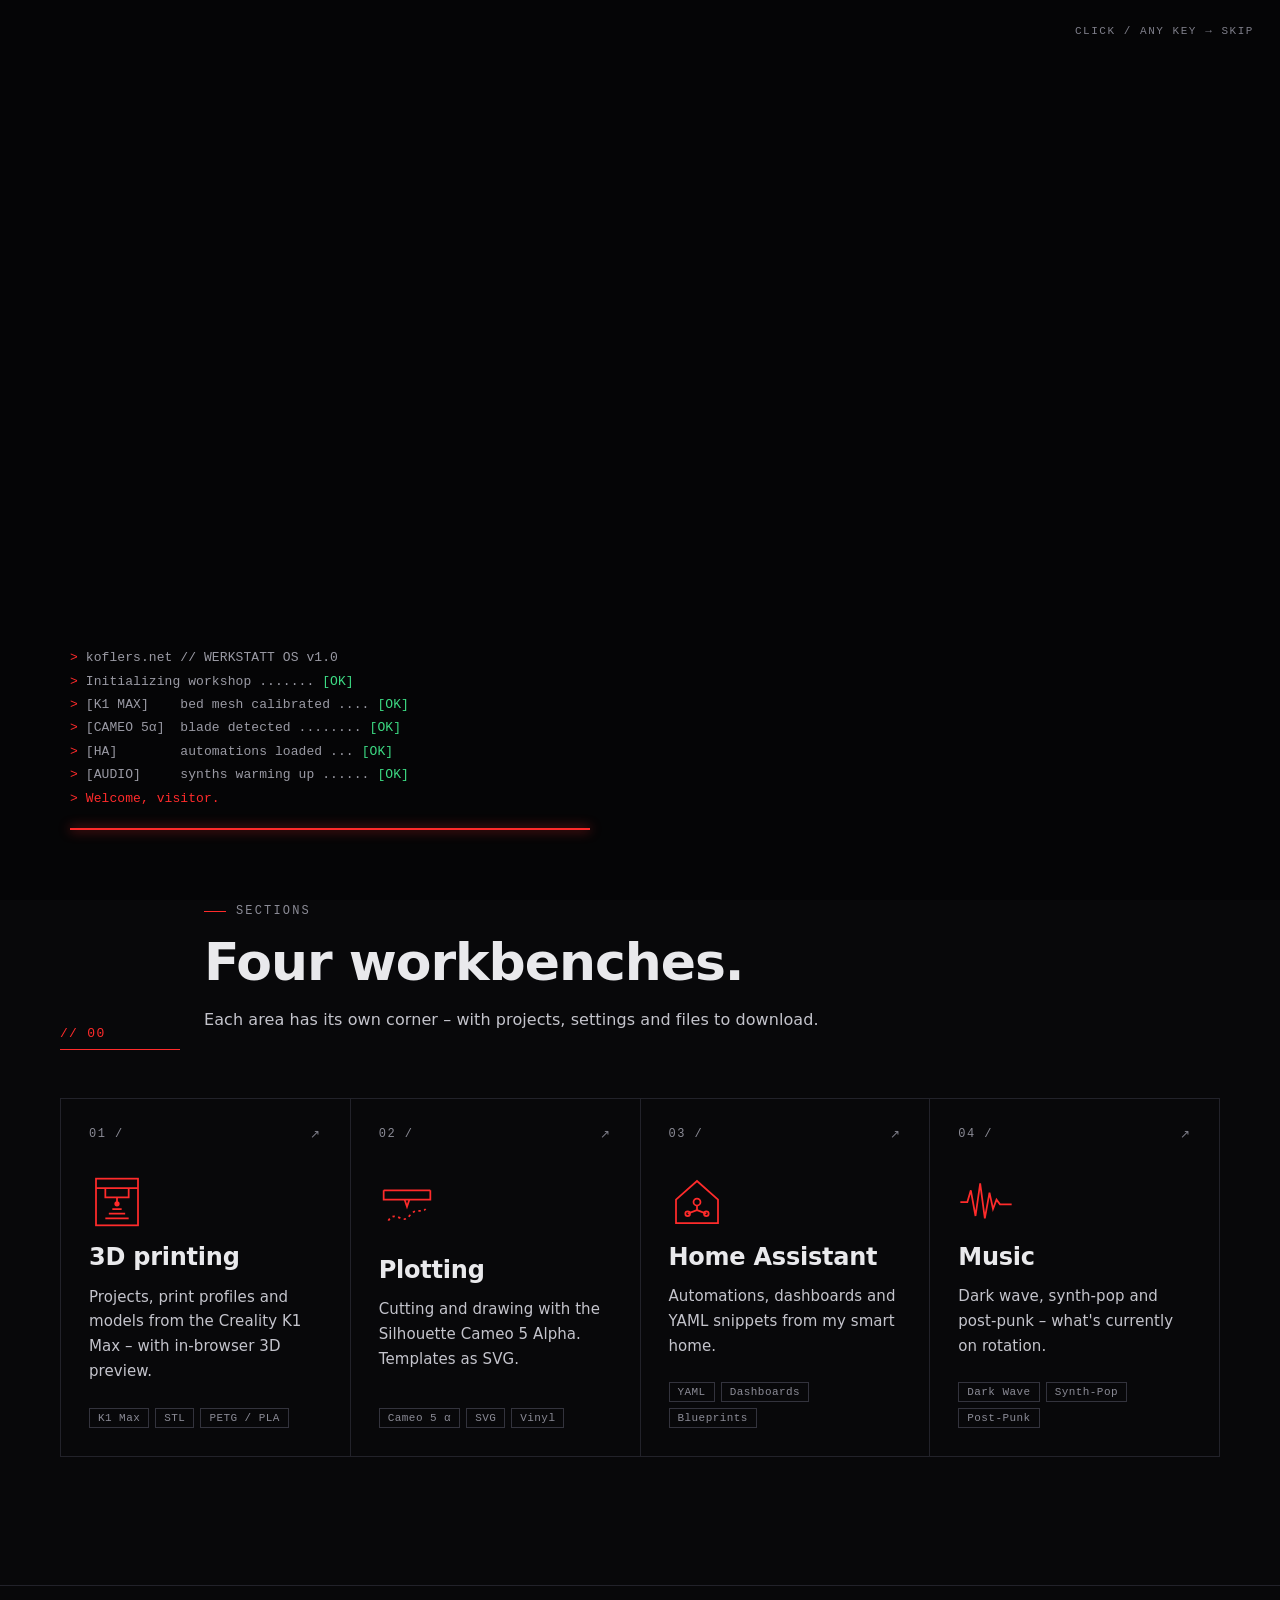
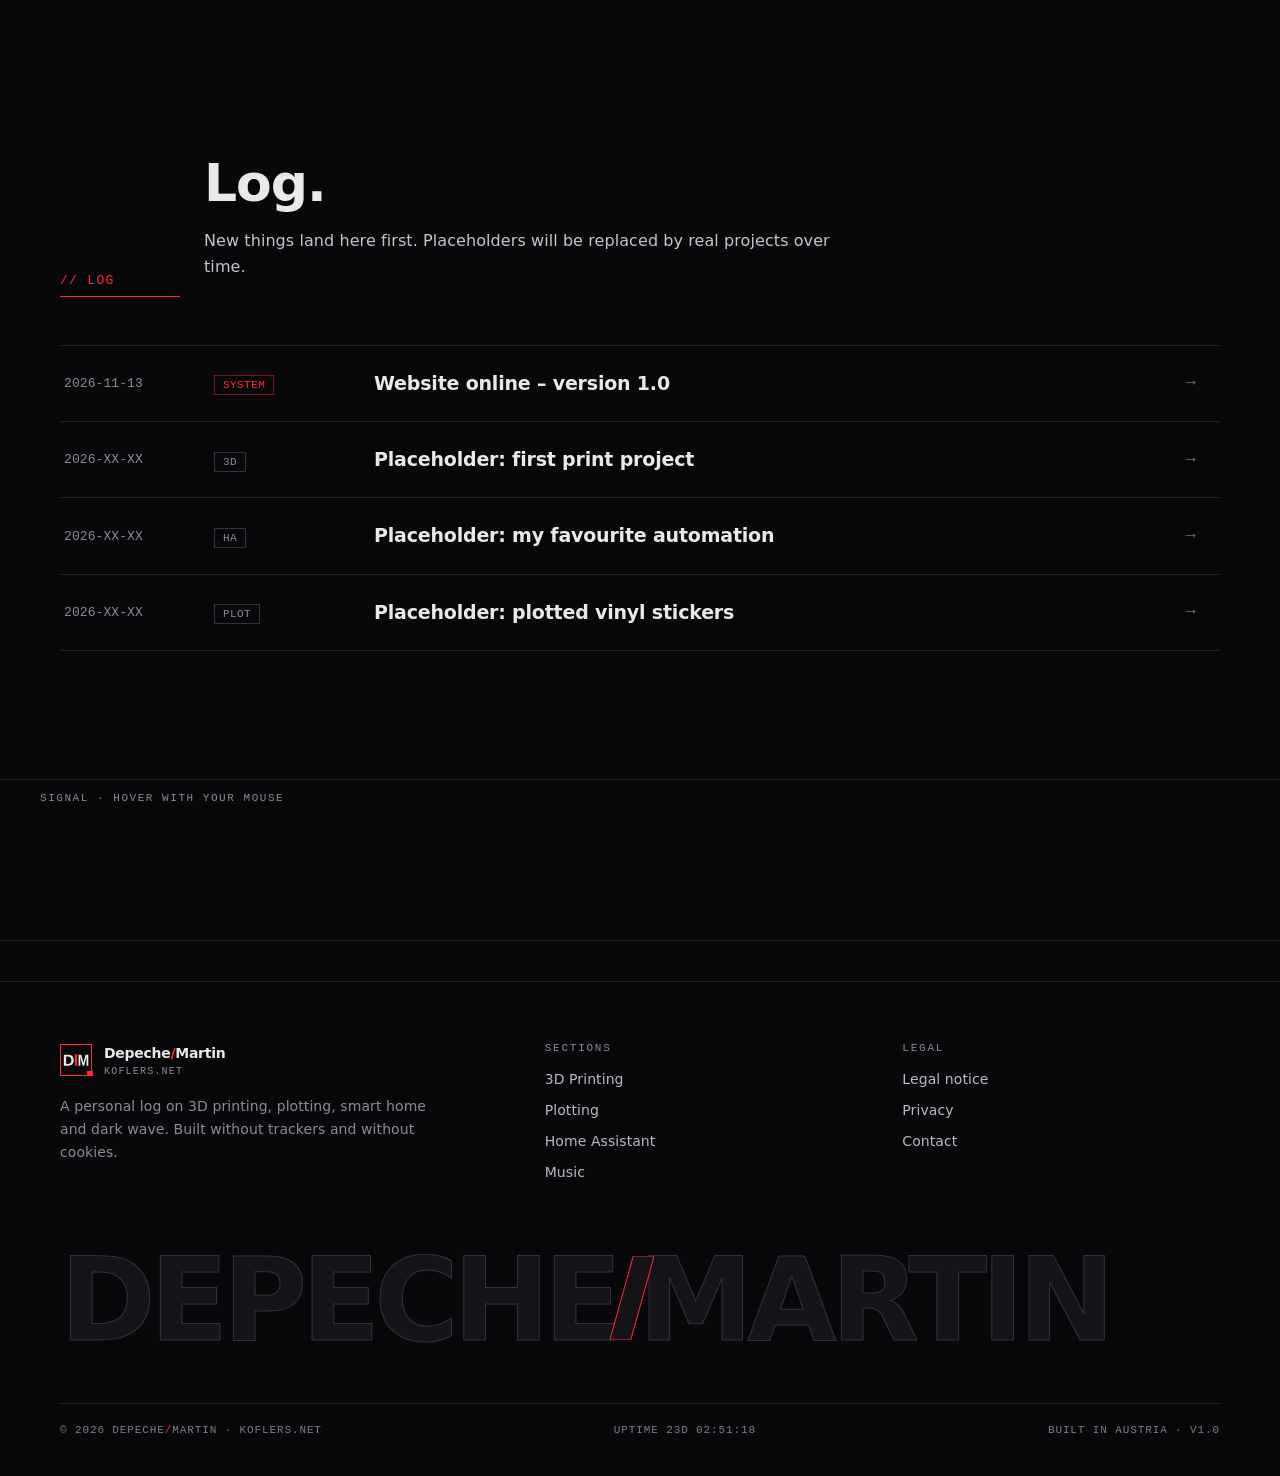
==== commit 54fc824e: "Live-Push: Türanzeige im Logo (nur mit Schlüssel), Musik-Seite per WebSocket, CSP wss, sw.js km-v7 C" ====
--- a/index.html
+++ b/index.html
@@ -3,7 +3,7 @@
 <head>
 <meta charset="utf-8">
 <meta name="viewport" content="width=device-width, initial-scale=1">
-<meta http-equiv="Content-Security-Policy" content="default-src 'self'; script-src 'self' 'sha256-bdw2CzbdW4ozfR57Zptu7N3LbOei5cBr4UGm6DSnkKo=' 'sha256-kprFqNqU0YVQONhhR51LvdhlnAlQfDSn86SLrHWKnIw='; style-src 'self' 'unsafe-inline'; img-src 'self' data: https://koflers-spotify.mk-ee6.workers.dev; connect-src 'self' https://koflers-spotify.mk-ee6.workers.dev; object-src 'none'; base-uri 'self'; form-action 'self'">
+<meta http-equiv="Content-Security-Policy" content="default-src 'self'; script-src 'self' 'sha256-bdw2CzbdW4ozfR57Zptu7N3LbOei5cBr4UGm6DSnkKo=' 'sha256-kprFqNqU0YVQONhhR51LvdhlnAlQfDSn86SLrHWKnIw='; style-src 'self' 'unsafe-inline'; img-src 'self' data: https://koflers-spotify.mk-ee6.workers.dev; connect-src 'self' https://koflers-spotify.mk-ee6.workers.dev wss://koflers-spotify.mk-ee6.workers.dev; object-src 'none'; base-uri 'self'; form-action 'self'">
 <meta name="referrer" content="strict-origin-when-cross-origin">
 <link rel="canonical" href="https://koflers.net/">
 <title>DepecheMartin – Musik, 3D-Druck, Plotten &amp; Home Assistant | koflers.net</title>
--- a/assets/css/style.css
+++ b/assets/css/style.css
@@ -137,7 +137,8 @@
   width: 32px; height: 32px; display: grid; place-items: center;
   border: 1px solid var(--red); background: var(--bg); position: relative;
 }
-.logo-mark::after { content: ""; position: absolute; right: -1.6px; bottom: -1.6px; width: 5.4px; height: 5.4px; background: var(--red); }
+.logo-mark::after { content: ""; position: absolute; right: -1.6px; bottom: -1.6px; width: 5.4px; height: 5.4px; background: var(--red); transition: background .4s; }
+.door-open .logo-mark::after { background: #ffb000; }
 .logo-mark svg { position: absolute; inset: -1px; width: calc(100% + 2px); height: calc(100% + 2px); display: block; }
 .logo small { display: block; font: 400 10px var(--mono); color: var(--muted); letter-spacing: .12em; text-transform: uppercase; margin-top: 1px; }
 
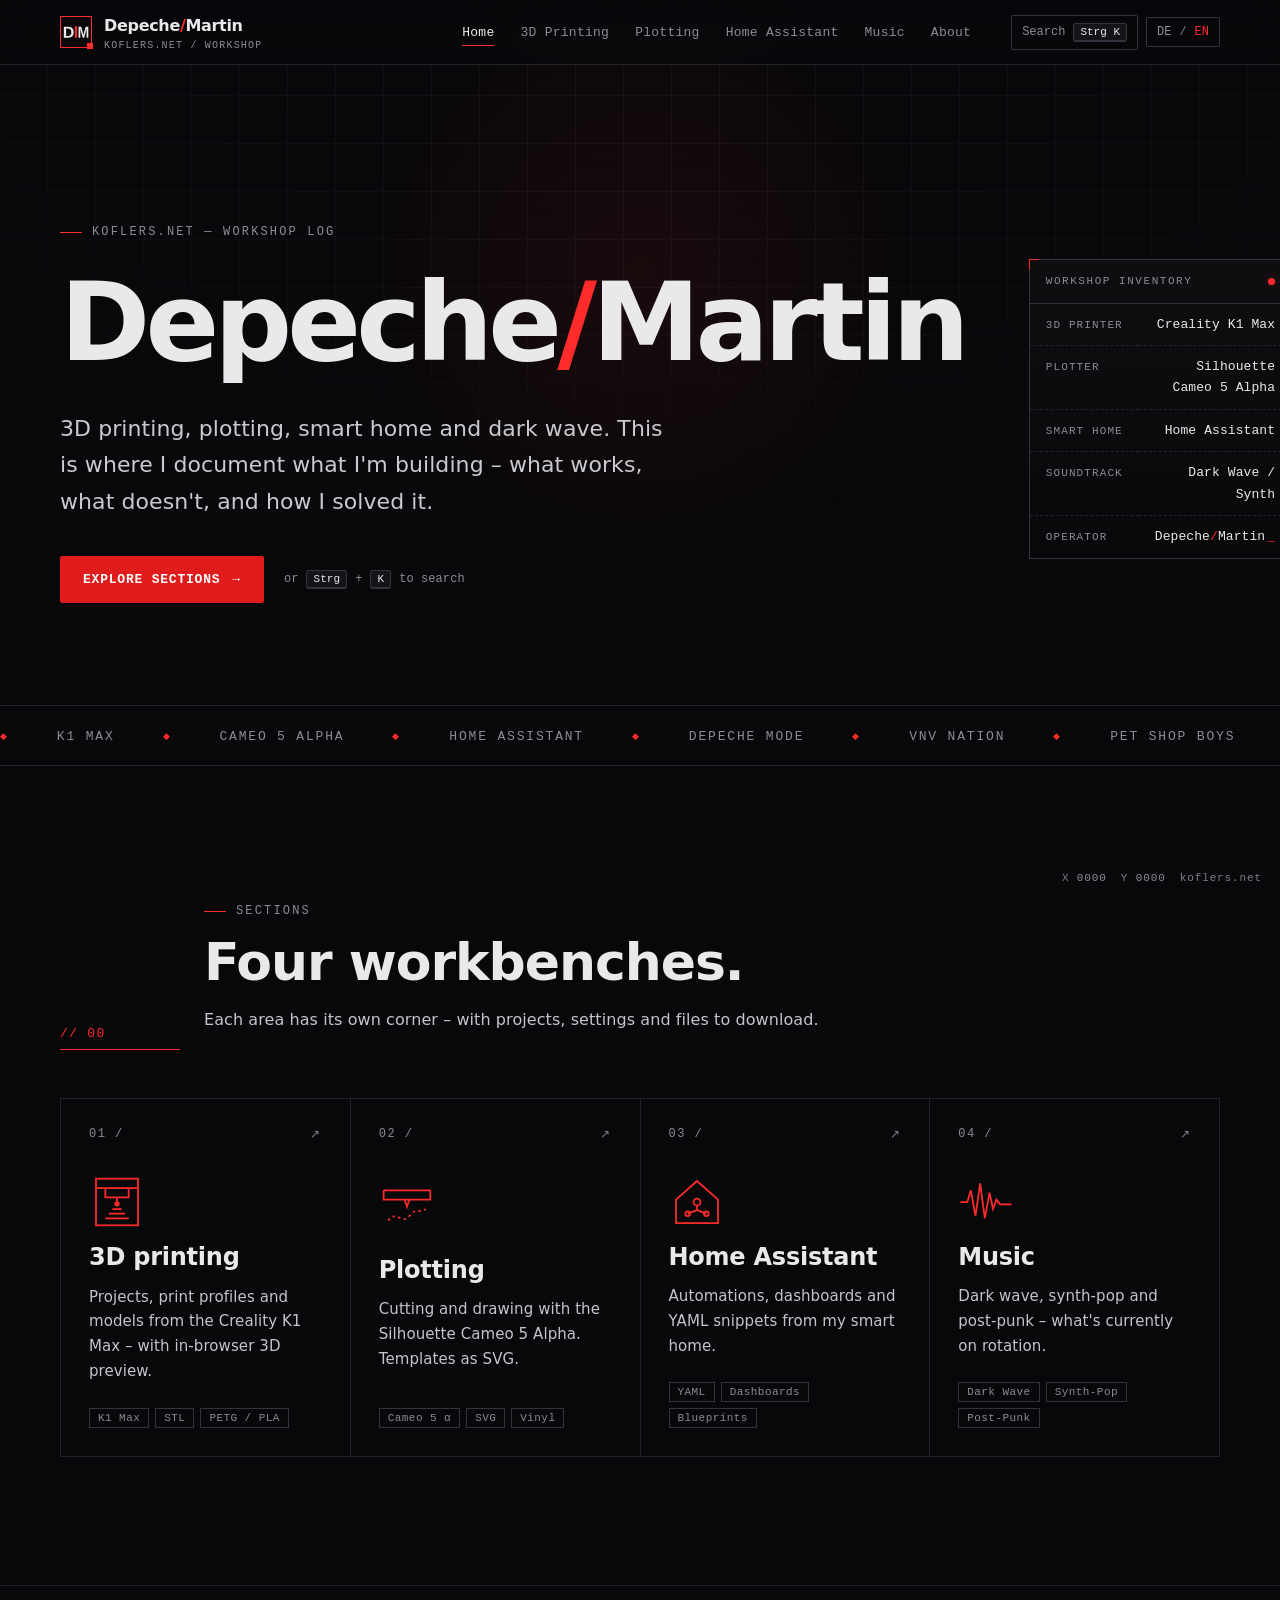
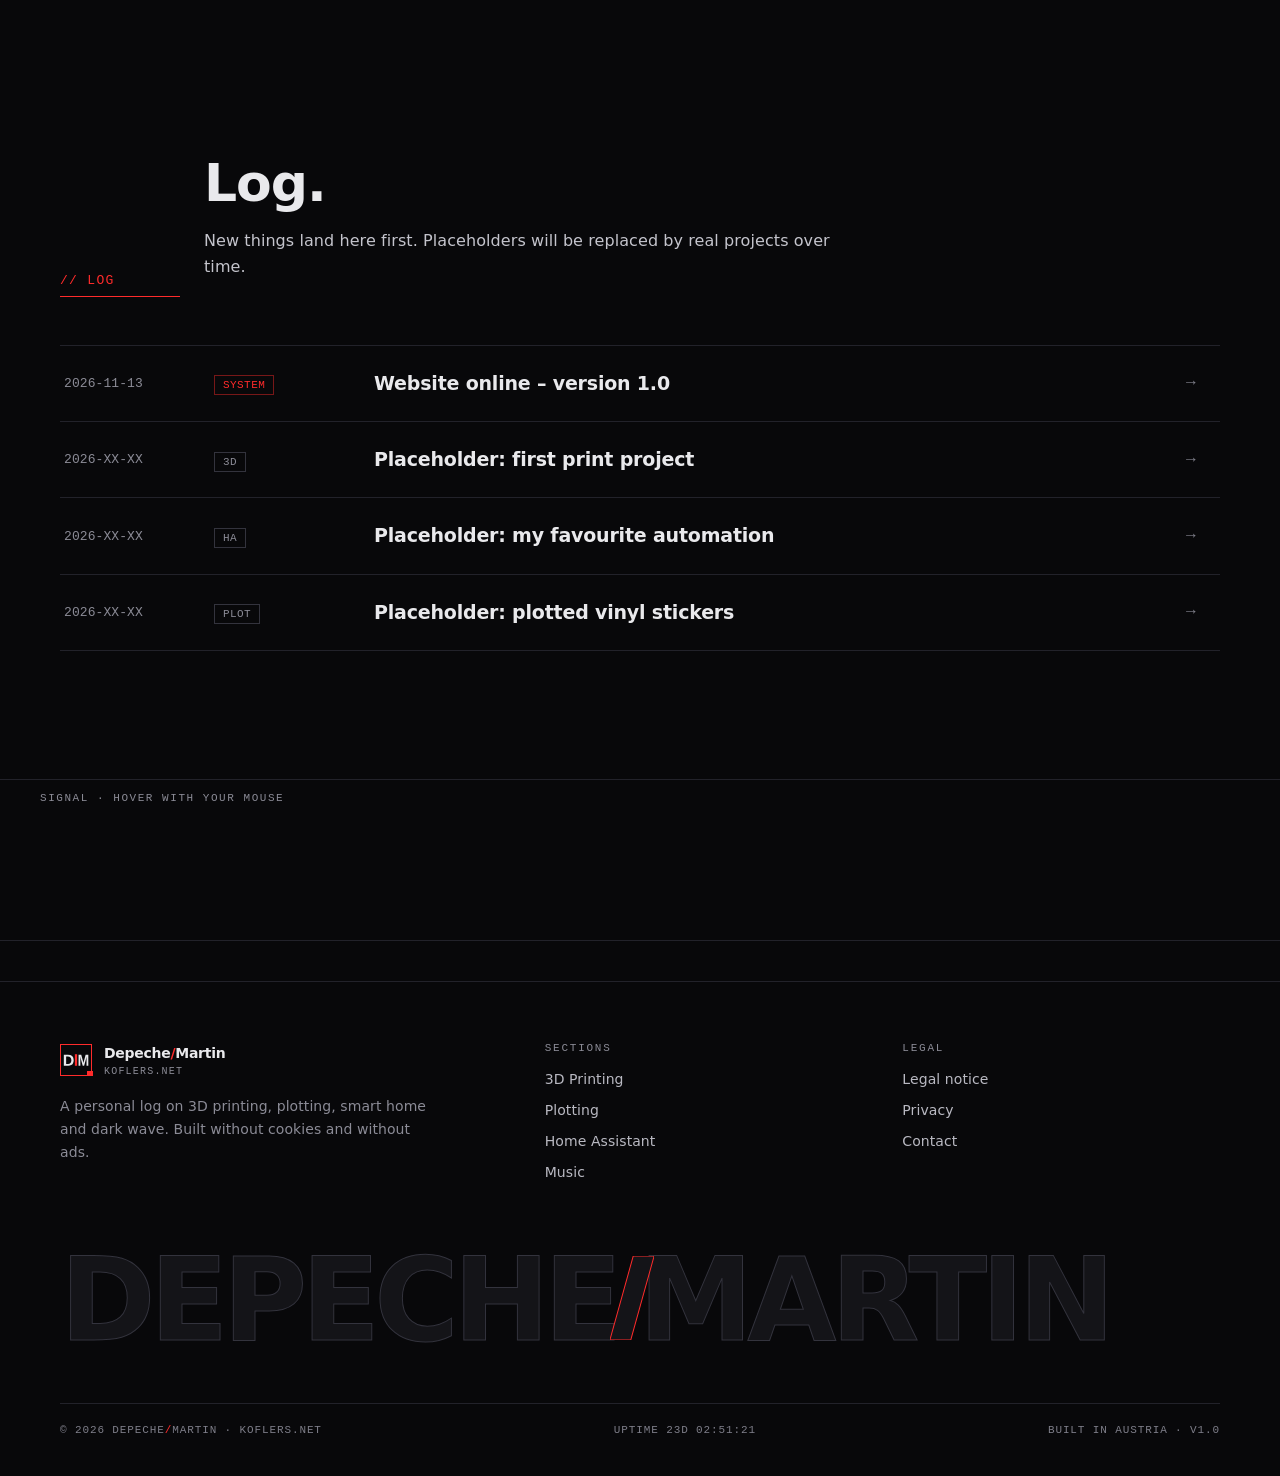
==== commit 66ef3b16: "Cloudflare Web Analytics eingebaut (CSP, Datenschutz, sw.js km-v8) Co-Authored-By: Claude Opus 5.5 <" ====
--- a/index.html
+++ b/index.html
@@ -3,7 +3,7 @@
 <head>
 <meta charset="utf-8">
 <meta name="viewport" content="width=device-width, initial-scale=1">
-<meta http-equiv="Content-Security-Policy" content="default-src 'self'; script-src 'self' 'sha256-bdw2CzbdW4ozfR57Zptu7N3LbOei5cBr4UGm6DSnkKo=' 'sha256-kprFqNqU0YVQONhhR51LvdhlnAlQfDSn86SLrHWKnIw='; style-src 'self' 'unsafe-inline'; img-src 'self' data: https://koflers-spotify.mk-ee6.workers.dev; connect-src 'self' https://koflers-spotify.mk-ee6.workers.dev wss://koflers-spotify.mk-ee6.workers.dev; object-src 'none'; base-uri 'self'; form-action 'self'">
+<meta http-equiv="Content-Security-Policy" content="default-src 'self'; script-src 'self' https://static.cloudflareinsights.com 'sha256-bdw2CzbdW4ozfR57Zptu7N3LbOei5cBr4UGm6DSnkKo=' 'sha256-kprFqNqU0YVQONhhR51LvdhlnAlQfDSn86SLrHWKnIw='; style-src 'self' 'unsafe-inline'; img-src 'self' data: https://koflers-spotify.mk-ee6.workers.dev; connect-src 'self' https://cloudflareinsights.com https://koflers-spotify.mk-ee6.workers.dev wss://koflers-spotify.mk-ee6.workers.dev; object-src 'none'; base-uri 'self'; form-action 'self'">
 <meta name="referrer" content="strict-origin-when-cross-origin">
 <link rel="canonical" href="https://koflers.net/">
 <title>DepecheMartin – Musik, 3D-Druck, Plotten &amp; Home Assistant | koflers.net</title>
@@ -148,7 +148,7 @@
     <div class="cols">
       <div>
         <div class="logo"><span class="logo-mark"><svg viewBox="0 0 100 100" aria-hidden="true" focusable="false"><path fill="#e9e9ec" d="M42.84 50.45Q42.84 55.82 40.73 59.83Q38.63 63.84 34.78 65.96Q30.94 68.08 25.97 68.08H11.96V33.34H24.5Q33.25 33.34 38.04 37.76Q42.84 42.19 42.84 50.45ZM35.53 50.45Q35.53 44.85 32.63 41.9Q29.73 38.96 24.35 38.96H19.21V62.46H25.36Q30.03 62.46 32.78 59.23Q35.53 56 35.53 50.45Z"/><path fill="#e9e9ec" d="M82.91 68.08V47.02Q82.91 46.31 82.92 45.59Q82.93 44.88 83.12 39.45Q81.61 46.08 80.88 48.7L75.47 68.08H70.99L65.58 48.7L63.3 39.45Q63.55 45.17 63.55 47.02V68.08H57.97V33.34H66.39L71.76 52.77L72.23 54.64L73.25 59.3L74.59 53.73L80.11 33.34H88.49V68.08Z"/><path fill="#ff2b2b" d="M46.47 31.92H53.53V68.08H46.47Z"/></svg></span><span>Depeche<span class="slash">/</span>Martin<small>koflers.net</small></span></div>
-        <p class="muted" style="margin-top:18px;max-width:380px"><span data-l="de">Ein persönliches Logbuch über 3D-Druck, Plotten, Smart Home und Dark Wave. Gebaut ohne Tracker und ohne Cookies.</span><span data-l="en">A personal log on 3D printing, plotting, smart home and dark wave. Built without trackers and without cookies.</span></p>
+        <p class="muted" style="margin-top:18px;max-width:380px"><span data-l="de">Ein persönliches Logbuch über 3D-Druck, Plotten, Smart Home und Dark Wave. Gebaut ohne Cookies und ohne Werbung.</span><span data-l="en">A personal log on 3D printing, plotting, smart home and dark wave. Built without cookies and without ads.</span></p>
       </div>
       <div>
         <h2 class="foot-h"><span data-l="de">Bereiche</span><span data-l="en">Sections</span></h2>
@@ -179,5 +179,6 @@
     <div class="cmdk-foot"><span><kbd>↑</kbd> <kbd>↓</kbd> <span data-l="de">wählen</span><span data-l="en">select</span></span><span><kbd>↵</kbd> <span data-l="de">öffnen</span><span data-l="en">open</span></span><span><kbd>Esc</kbd> <span data-l="de">schließen</span><span data-l="en">close</span></span></div>
   </div>
 </div>
+<!-- Cloudflare Web Analytics --><script type="module" src="https://static.cloudflareinsights.com/beacon.min.js" data-cf-beacon='{"token": "2f2255a091ef4c6ebec43378722c1739"}'></script><!-- End Cloudflare Web Analytics -->
 </body>
 </html>
